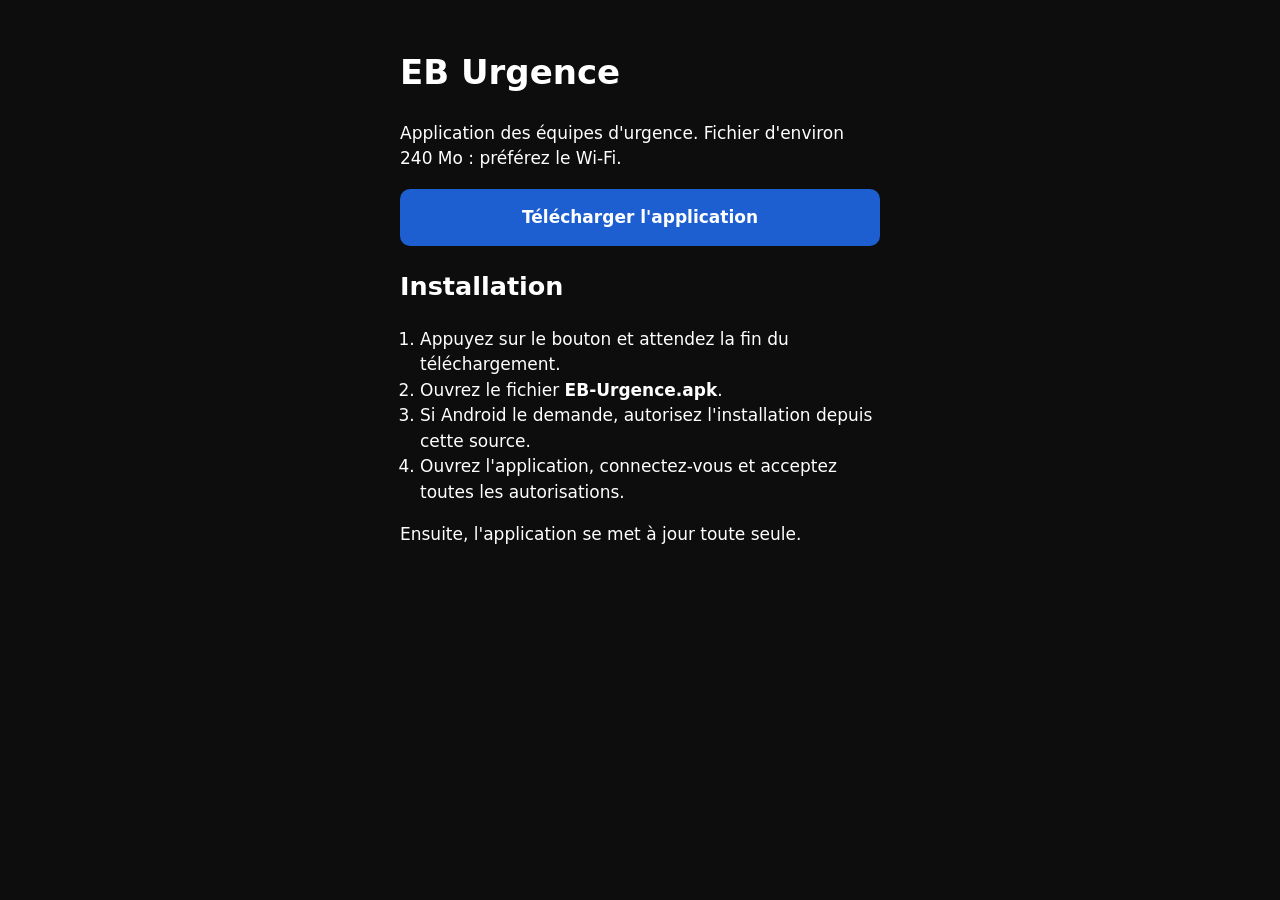
==== index.html @ d2712a12 "chore: page d'installation et redirections de téléchargement Co-Authored-By: Claude Opus 5.5 <norepl" ====
<!doctype html>
<html lang="fr">
<head>
  <meta charset="utf-8">
  <meta name="viewport" content="width=device-width, initial-scale=1">
  <title>EB Urgence : installation</title>
  <style>
    body { margin: 0; padding: 24px; background: #0d0d0d; color: #fff; font: 17px/1.5 system-ui, sans-serif; }
    main { max-width: 480px; margin: 0 auto; }
    a.btn { display: block; padding: 16px; border-radius: 10px; background: #1d5fd1; color: #fff; text-align: center; text-decoration: none; font-weight: 600; }
    ol { padding-left: 20px; }
  </style>
</head>
<body>
  <main>
    <h1>EB Urgence</h1>
    <p>Application des équipes d'urgence. Fichier d'environ 240 Mo : préférez le Wi-Fi.</p>
    <a class="btn" href="download/">Télécharger l'application</a>
    <h2>Installation</h2>
    <ol>
      <li>Appuyez sur le bouton et attendez la fin du téléchargement.</li>
      <li>Ouvrez le fichier <strong>EB-Urgence.apk</strong>.</li>
      <li>Si Android le demande, autorisez l'installation depuis cette source.</li>
      <li>Ouvrez l'application, connectez-vous et acceptez toutes les autorisations.</li>
    </ol>
    <p>Ensuite, l'application se met à jour toute seule.</p>
  </main>
</body>
</html>
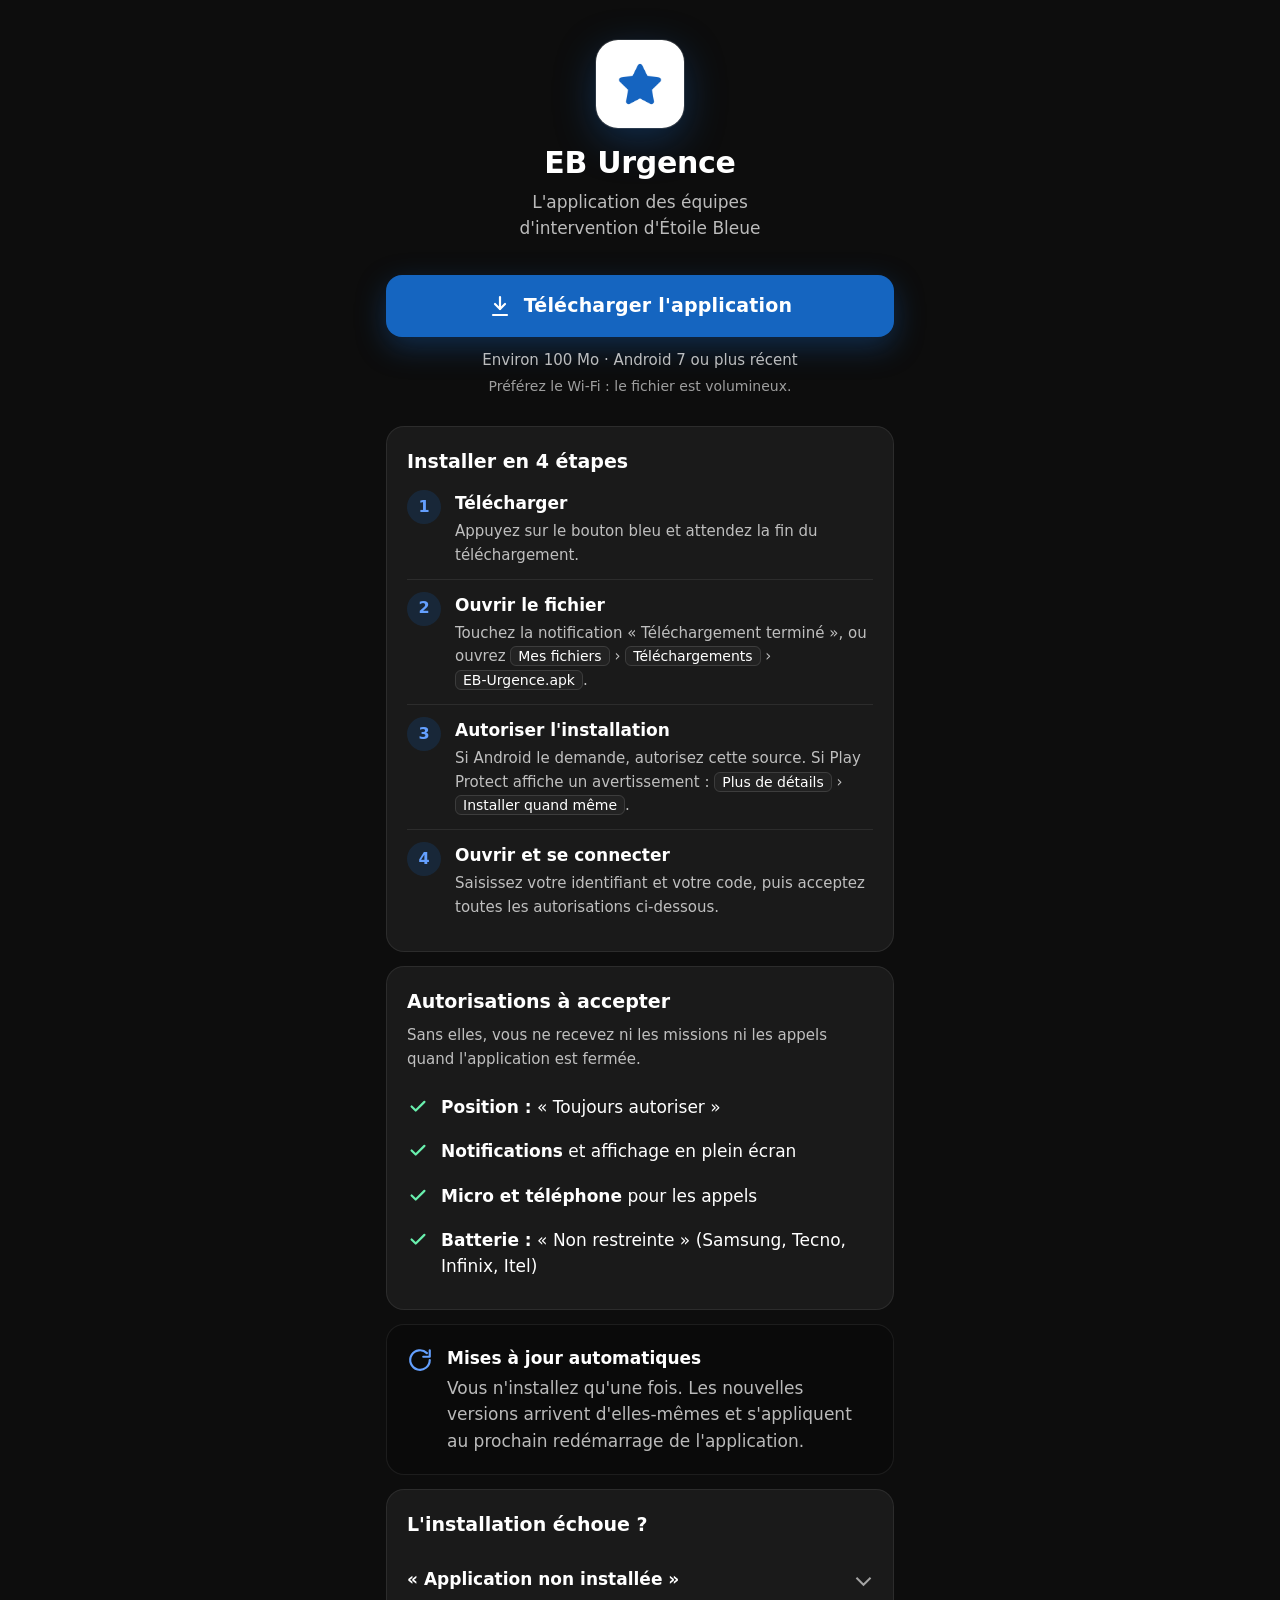
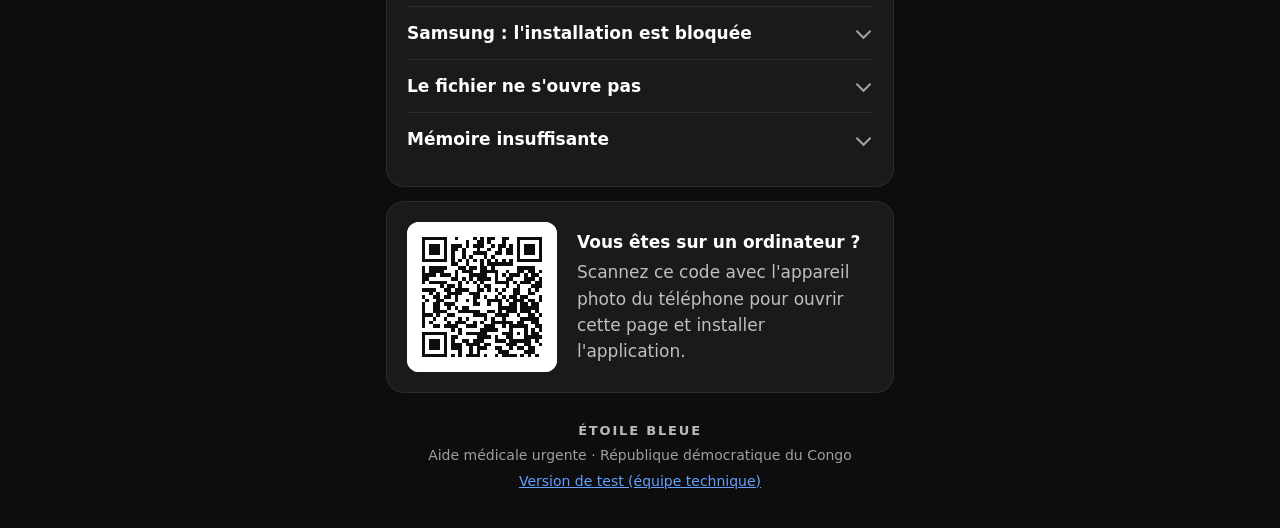
==== commit 9ae425d4: "feat: page d'installation aux couleurs de l'app, lien permanent GitHub - Bouton unique vers la derni" ====
--- a/index.html
+++ b/index.html
@@ -2,28 +2,147 @@
 <html lang="fr">
 <head>
   <meta charset="utf-8">
-  <meta name="viewport" content="width=device-width, initial-scale=1">
-  <title>EB Urgence : installation</title>
-  <style>
-    body { margin: 0; padding: 24px; background: #0d0d0d; color: #fff; font: 17px/1.5 system-ui, sans-serif; }
-    main { max-width: 480px; margin: 0 auto; }
-    a.btn { display: block; padding: 16px; border-radius: 10px; background: #1d5fd1; color: #fff; text-align: center; text-decoration: none; font-weight: 600; }
-    ol { padding-left: 20px; }
-  </style>
+  <meta name="viewport" content="width=device-width, initial-scale=1, viewport-fit=cover">
+  <title>EB Urgence · Installation</title>
+  <meta name="description" content="Téléchargez et installez EB Urgence, l'application des équipes d'intervention d'Étoile Bleue.">
+  <meta name="theme-color" content="#0D0D0D">
+  <meta property="og:type" content="website">
+  <meta property="og:title" content="EB Urgence · Installation">
+  <meta property="og:description" content="L'application des équipes d'intervention d'Étoile Bleue. Téléchargement et installation en quatre étapes.">
+  <meta property="og:image" content="https://rajjys.github.io/eb-urgence-releases/icon.png">
+  <meta property="og:url" content="https://rajjys.github.io/eb-urgence-releases/">
+  <link rel="icon" href="icon.png">
+  <link rel="apple-touch-icon" href="icon.png">
+  <link rel="stylesheet" href="style.css">
 </head>
 <body>
-  <main>
-    <h1>EB Urgence</h1>
-    <p>Application des équipes d'urgence. Fichier d'environ 240 Mo : préférez le Wi-Fi.</p>
-    <a class="btn" href="download/">Télécharger l'application</a>
-    <h2>Installation</h2>
-    <ol>
-      <li>Appuyez sur le bouton et attendez la fin du téléchargement.</li>
-      <li>Ouvrez le fichier <strong>EB-Urgence.apk</strong>.</li>
-      <li>Si Android le demande, autorisez l'installation depuis cette source.</li>
-      <li>Ouvrez l'application, connectez-vous et acceptez toutes les autorisations.</li>
-    </ol>
-    <p>Ensuite, l'application se met à jour toute seule.</p>
+  <main class="page">
+    <header class="hero">
+      <img class="app-icon" src="icon.png" width="88" height="88" alt="">
+      <h1>EB Urgence</h1>
+      <p class="lead">L'application des équipes d'intervention d'Étoile Bleue</p>
+    </header>
+
+    <section class="cta" aria-label="Téléchargement">
+      <a id="download" class="btn" href="https://github.com/rajjys/eb-urgence-releases/releases/latest/download/EB-Urgence.apk">
+        <svg viewBox="0 0 24 24" fill="none" stroke="currentColor" stroke-width="2.2" stroke-linecap="round" stroke-linejoin="round" aria-hidden="true"><path d="M12 3v12"/><path d="m7 10 5 5 5-5"/><path d="M5 21h14"/></svg>
+        <span id="download-label">Télécharger l'application</span>
+      </a>
+      <p id="release-info" class="meta">Environ 100&nbsp;Mo · Android&nbsp;7 ou plus récent</p>
+      <p class="hint">Préférez le Wi-Fi&nbsp;: le fichier est volumineux.</p>
+      <button id="share" class="link-btn" type="button" hidden>
+        <svg viewBox="0 0 24 24" fill="none" stroke="currentColor" stroke-width="2" stroke-linecap="round" stroke-linejoin="round" aria-hidden="true"><circle cx="18" cy="5" r="3"/><circle cx="6" cy="12" r="3"/><circle cx="18" cy="19" r="3"/><path d="m8.6 13.5 6.8 4"/><path d="m15.4 6.5-6.8 4"/></svg>
+        Partager le lien
+      </button>
+    </section>
+
+    <section class="card">
+      <h2>Installer en 4 étapes</h2>
+      <ol class="steps">
+        <li><span class="num">1</span><div><strong>Télécharger</strong><p>Appuyez sur le bouton bleu et attendez la fin du téléchargement.</p></div></li>
+        <li><span class="num">2</span><div><strong>Ouvrir le fichier</strong><p>Touchez la notification «&nbsp;Téléchargement terminé&nbsp;», ou ouvrez <kbd>Mes fichiers</kbd> › <kbd>Téléchargements</kbd> › <kbd>EB-Urgence.apk</kbd>.</p></div></li>
+        <li><span class="num">3</span><div><strong>Autoriser l'installation</strong><p>Si Android le demande, autorisez cette source. Si Play Protect affiche un avertissement&nbsp;: <kbd>Plus de détails</kbd> › <kbd>Installer quand même</kbd>.</p></div></li>
+        <li><span class="num">4</span><div><strong>Ouvrir et se connecter</strong><p>Saisissez votre identifiant et votre code, puis acceptez toutes les autorisations ci-dessous.</p></div></li>
+      </ol>
+    </section>
+
+    <section class="card">
+      <h2>Autorisations à accepter</h2>
+      <p class="sub">Sans elles, vous ne recevez ni les missions ni les appels quand l'application est fermée.</p>
+      <ul class="checks">
+        <li><svg viewBox="0 0 24 24" fill="none" stroke="currentColor" stroke-width="2.4" stroke-linecap="round" stroke-linejoin="round" aria-hidden="true"><path d="m5 12.5 4.5 4.5L19 7.5"/></svg><span><strong>Position&nbsp;:</strong> «&nbsp;Toujours autoriser&nbsp;»</span></li>
+        <li><svg viewBox="0 0 24 24" fill="none" stroke="currentColor" stroke-width="2.4" stroke-linecap="round" stroke-linejoin="round" aria-hidden="true"><path d="m5 12.5 4.5 4.5L19 7.5"/></svg><span><strong>Notifications</strong> et affichage en plein écran</span></li>
+        <li><svg viewBox="0 0 24 24" fill="none" stroke="currentColor" stroke-width="2.4" stroke-linecap="round" stroke-linejoin="round" aria-hidden="true"><path d="m5 12.5 4.5 4.5L19 7.5"/></svg><span><strong>Micro et téléphone</strong> pour les appels</span></li>
+        <li><svg viewBox="0 0 24 24" fill="none" stroke="currentColor" stroke-width="2.4" stroke-linecap="round" stroke-linejoin="round" aria-hidden="true"><path d="m5 12.5 4.5 4.5L19 7.5"/></svg><span><strong>Batterie&nbsp;:</strong> «&nbsp;Non restreinte&nbsp;» (Samsung, Tecno, Infinix, Itel)</span></li>
+      </ul>
+    </section>
+
+    <section class="card note">
+      <svg viewBox="0 0 24 24" fill="none" stroke="currentColor" stroke-width="2" stroke-linecap="round" stroke-linejoin="round" aria-hidden="true"><path d="M21 12a9 9 0 1 1-2.64-6.36"/><path d="M21 3v6h-6"/></svg>
+      <div>
+        <strong>Mises à jour automatiques</strong>
+        <p>Vous n'installez qu'une fois. Les nouvelles versions arrivent d'elles-mêmes et s'appliquent au prochain redémarrage de l'application.</p>
+      </div>
+    </section>
+
+    <section class="card">
+      <h2>L'installation échoue&nbsp;?</h2>
+      <details>
+        <summary>«&nbsp;Application non installée&nbsp;»</summary>
+        <p>Une ancienne version d'EB Urgence est déjà sur le téléphone. Désinstallez-la, puis recommencez.</p>
+      </details>
+      <details>
+        <summary>Samsung&nbsp;: l'installation est bloquée</summary>
+        <p>Désactivez le temps de l'installation le <strong>Blocage automatique</strong>&nbsp;: <kbd>Paramètres</kbd> › <kbd>Sécurité et confidentialité</kbd> › <kbd>Blocage automatique</kbd>. N'installez pas l'application dans le Dossier sécurisé.</p>
+      </details>
+      <details>
+        <summary>Le fichier ne s'ouvre pas</summary>
+        <p>Le téléchargement s'est sans doute interrompu. Supprimez le fichier et recommencez, de préférence en Wi-Fi.</p>
+      </details>
+      <details>
+        <summary>Mémoire insuffisante</summary>
+        <p>Libérez au moins 500 Mo sur le téléphone, puis recommencez.</p>
+      </details>
+    </section>
+
+    <aside class="card qr" aria-label="Installer depuis un ordinateur">
+      <img src="qr.svg" width="150" height="150" alt="Code QR menant à cette page">
+      <div>
+        <strong>Vous êtes sur un ordinateur&nbsp;?</strong>
+        <p>Scannez ce code avec l'appareil photo du téléphone pour ouvrir cette page et installer l'application.</p>
+      </div>
+    </aside>
+
+    <footer class="foot">
+      <p class="brand">ÉTOILE BLEUE</p>
+      <p>Aide médicale urgente · République démocratique du Congo</p>
+      <p><a href="test/">Version de test (équipe technique)</a></p>
+    </footer>
   </main>
+
+  <script>
+    (function () {
+      var REPO = 'rajjys/eb-urgence-releases';
+      var FICHIER = 'EB-Urgence.apk';
+      var bouton = document.getElementById('download');
+      var libelle = document.getElementById('download-label');
+      var info = document.getElementById('release-info');
+
+      // Version, taille et date de la dernière publication. En cas d'échec, le texte par défaut reste.
+      fetch('https://api.github.com/repos/' + REPO + '/releases/latest', { headers: { Accept: 'application/vnd.github+json' } })
+        .then(function (reponse) {
+          if (reponse.status === 404) throw 'aucune';
+          if (!reponse.ok) throw 'ignorer';
+          return reponse.json();
+        })
+        .then(function (publication) {
+          var apk = (publication.assets || []).filter(function (a) { return a.name === FICHIER; })[0];
+          if (!apk) return;
+          var date = new Date(publication.published_at).toLocaleDateString('fr-FR', { day: 'numeric', month: 'long', year: 'numeric' });
+          var nom = (publication.name || '').replace(/^EB Urgence\s*/, '') || 'Dernière version';
+          info.textContent = 'Version ' + nom + ' · ' + Math.round(apk.size / 1048576) + ' Mo · publiée le ' + date;
+        })
+        .catch(function (raison) {
+          if (raison !== 'aucune') return;
+          bouton.classList.add('is-disabled');
+          bouton.removeAttribute('href');
+          bouton.setAttribute('aria-disabled', 'true');
+          libelle.textContent = 'Bientôt disponible';
+          info.textContent = "Aucune version n'est encore publiée.";
+        });
+
+      var partager = document.getElementById('share');
+      if (navigator.share) {
+        partager.hidden = false;
+        partager.addEventListener('click', function () {
+          navigator.share({
+            title: 'EB Urgence',
+            text: "Installer l'application EB Urgence :",
+            url: location.href.split('#')[0]
+          }).catch(function () {});
+        });
+      }
+    })();
+  </script>
 </body>
-</html>+</html>
--- a/style.css
+++ b/style.css
@@ -0,0 +1,155 @@
+/* Jetons repris de l'app (src/theme/colors.ts) : thème sombre, bleu de l'étoile = action. */
+:root {
+  --bg: #0d0d0d;
+  --sunken: #0a0a0a;
+  --surface: #1a1a1a;
+  --raised: #222222;
+  --text: #ffffff;
+  --text-2: rgba(255, 255, 255, 0.72);
+  --muted: rgba(255, 255, 255, 0.6);
+  --hairline: rgba(255, 255, 255, 0.08);
+  --border: rgba(255, 255, 255, 0.12);
+  --brand: #1565c0;
+  --brand-press: #0d47a1;
+  --link: #64a0ff;
+  --ok: #69f0ae;
+  --warn: #fb8c00;
+  --radius: 18px;
+  color-scheme: dark;
+}
+
+* { box-sizing: border-box; }
+
+html { -webkit-text-size-adjust: 100%; }
+
+body {
+  margin: 0;
+  background: var(--bg);
+  color: var(--text);
+  font: 17px/1.55 system-ui, -apple-system, Roboto, "Segoe UI", "Noto Sans", sans-serif;
+}
+
+.page {
+  max-width: 540px;
+  margin: 0 auto;
+  padding: max(28px, env(safe-area-inset-top)) 16px max(32px, env(safe-area-inset-bottom));
+}
+
+a { color: var(--link); }
+
+.sr-only {
+  position: absolute; width: 1px; height: 1px; overflow: hidden;
+  clip: rect(0 0 0 0); white-space: nowrap;
+}
+
+/* En-tête */
+.hero { text-align: center; padding: 12px 0 8px; }
+.app-icon {
+  width: 88px; height: 88px; border-radius: 22px; display: block; margin: 0 auto 18px;
+  box-shadow: 0 0 0 1px var(--border), 0 12px 40px rgba(21, 101, 192, 0.35);
+}
+.hero h1 { margin: 0; font-size: 30px; line-height: 1.15; letter-spacing: -0.01em; }
+.lead { margin: 8px auto 0; color: var(--text-2); max-width: 30ch; }
+.badge {
+  display: inline-block; margin-bottom: 10px; padding: 4px 12px; border-radius: 999px;
+  border: 1px solid rgba(251, 140, 0, 0.45); color: var(--warn); font-size: 13px; font-weight: 700;
+  letter-spacing: 0.06em; text-transform: uppercase;
+}
+
+/* Action principale */
+.cta { margin: 26px 0 28px; text-align: center; }
+.btn {
+  display: flex; align-items: center; justify-content: center; gap: 12px;
+  min-height: 60px; padding: 16px 20px; border-radius: 16px;
+  background: var(--brand); color: #fff; text-decoration: none;
+  font-size: 19px; font-weight: 700; letter-spacing: 0.01em;
+  box-shadow: 0 10px 30px rgba(21, 101, 192, 0.35);
+  transition: background 0.15s ease, transform 0.15s ease;
+}
+.btn:hover { background: #1976d2; }
+.btn:active { background: var(--brand-press); transform: scale(0.99); }
+.btn svg { width: 24px; height: 24px; flex: none; }
+.btn.is-disabled {
+  background: var(--raised); color: var(--muted); box-shadow: none; pointer-events: none;
+}
+.meta { margin: 12px 0 0; color: var(--text-2); font-size: 15px; }
+.hint { margin: 4px 0 0; color: var(--muted); font-size: 14px; }
+.link-btn {
+  margin-top: 14px; min-height: 44px; padding: 8px 14px; border: 1px solid var(--border);
+  border-radius: 999px; background: transparent; color: var(--link); font: inherit; font-size: 15px;
+  font-weight: 600; display: inline-flex; align-items: center; gap: 8px; cursor: pointer;
+}
+.link-btn[hidden] { display: none; }
+.link-btn svg { width: 18px; height: 18px; }
+
+/* Cartes */
+.card {
+  background: var(--surface); border: 1px solid var(--hairline); border-radius: var(--radius);
+  padding: 20px; margin-top: 14px;
+}
+.card h2 { margin: 0 0 14px; font-size: 19px; }
+.card p { margin: 4px 0 0; color: var(--text-2); }
+.sub { margin: -6px 0 14px !important; font-size: 15px; }
+
+/* Étapes */
+.steps { list-style: none; margin: 0; padding: 0; counter-reset: etape; }
+.steps li { display: flex; gap: 14px; padding: 12px 0; border-top: 1px solid var(--hairline); }
+.steps li:first-child { border-top: 0; padding-top: 0; }
+.num {
+  flex: none; width: 34px; height: 34px; border-radius: 50%; display: grid; place-items: center;
+  background: rgba(21, 101, 192, 0.18); color: var(--link); font-weight: 800; font-size: 16px;
+}
+.steps strong { display: block; font-size: 17px; }
+.steps p { font-size: 15px; }
+kbd {
+  font: inherit; font-size: 14px; padding: 1px 7px; border-radius: 6px;
+  background: var(--raised); border: 1px solid var(--border); color: var(--text); white-space: nowrap;
+}
+
+/* Autorisations */
+.checks { list-style: none; margin: 0; padding: 0; }
+.checks li { display: flex; gap: 12px; padding: 9px 0; align-items: flex-start; }
+.checks svg { width: 22px; height: 22px; flex: none; margin-top: 1px; color: var(--ok); }
+
+/* Encadré mises à jour */
+.note { display: flex; gap: 14px; align-items: flex-start; background: var(--sunken); }
+.note svg { width: 26px; height: 26px; flex: none; color: var(--link); margin-top: 2px; }
+.note strong { font-size: 17px; }
+
+/* Dépannage */
+details { border-top: 1px solid var(--hairline); }
+details:first-of-type { border-top: 0; }
+summary {
+  list-style: none; cursor: pointer; padding: 13px 28px 13px 0; position: relative;
+  font-weight: 600; min-height: 48px;
+}
+summary::-webkit-details-marker { display: none; }
+summary::after {
+  content: ""; position: absolute; right: 4px; top: 50%; width: 9px; height: 9px; margin-top: -7px;
+  border-right: 2px solid var(--muted); border-bottom: 2px solid var(--muted); transform: rotate(45deg);
+  transition: transform 0.15s ease;
+}
+details[open] summary::after { transform: rotate(-135deg); margin-top: -2px; }
+details p { margin: 0 0 14px !important; font-size: 15px; }
+
+/* QR (ordinateur seulement) */
+.qr { display: none; gap: 20px; align-items: center; }
+.qr img { width: 150px; height: 150px; border-radius: 12px; background: #fff; flex: none; }
+@media (min-width: 760px) and (hover: hover) {
+  .qr { display: flex; }
+}
+
+.foot { margin-top: 28px; text-align: center; color: var(--muted); font-size: 14px; }
+.foot p { margin: 4px 0; }
+.foot .brand { letter-spacing: 0.14em; font-weight: 700; color: var(--text-2); font-size: 13px; }
+
+a:focus-visible, button:focus-visible, summary:focus-visible {
+  outline: 3px solid var(--link); outline-offset: 3px; border-radius: 10px;
+}
+
+@media (prefers-reduced-motion: reduce) {
+  * { transition: none !important; }
+}
+
+/* Pas de mot orphelin sur les lignes courtes. */
+.lead, .meta, .hint, .foot p { text-wrap: balance; }
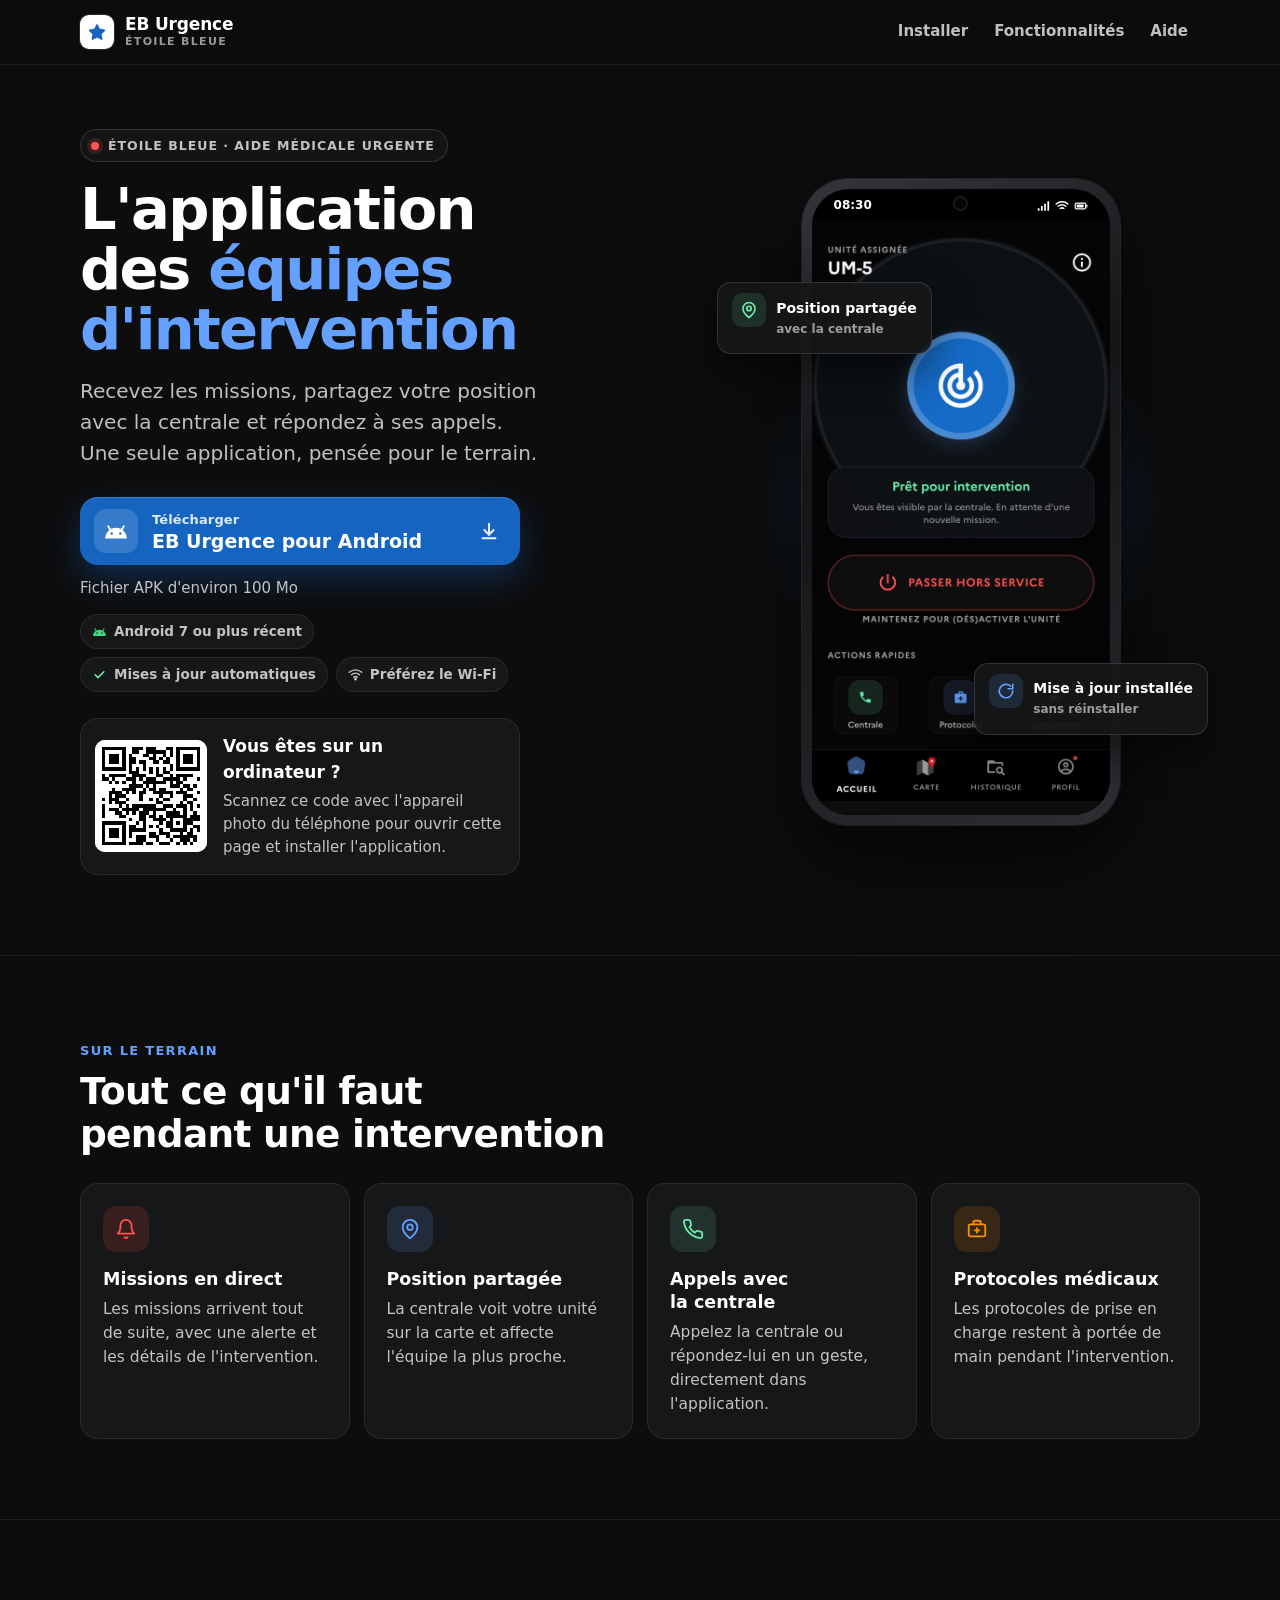
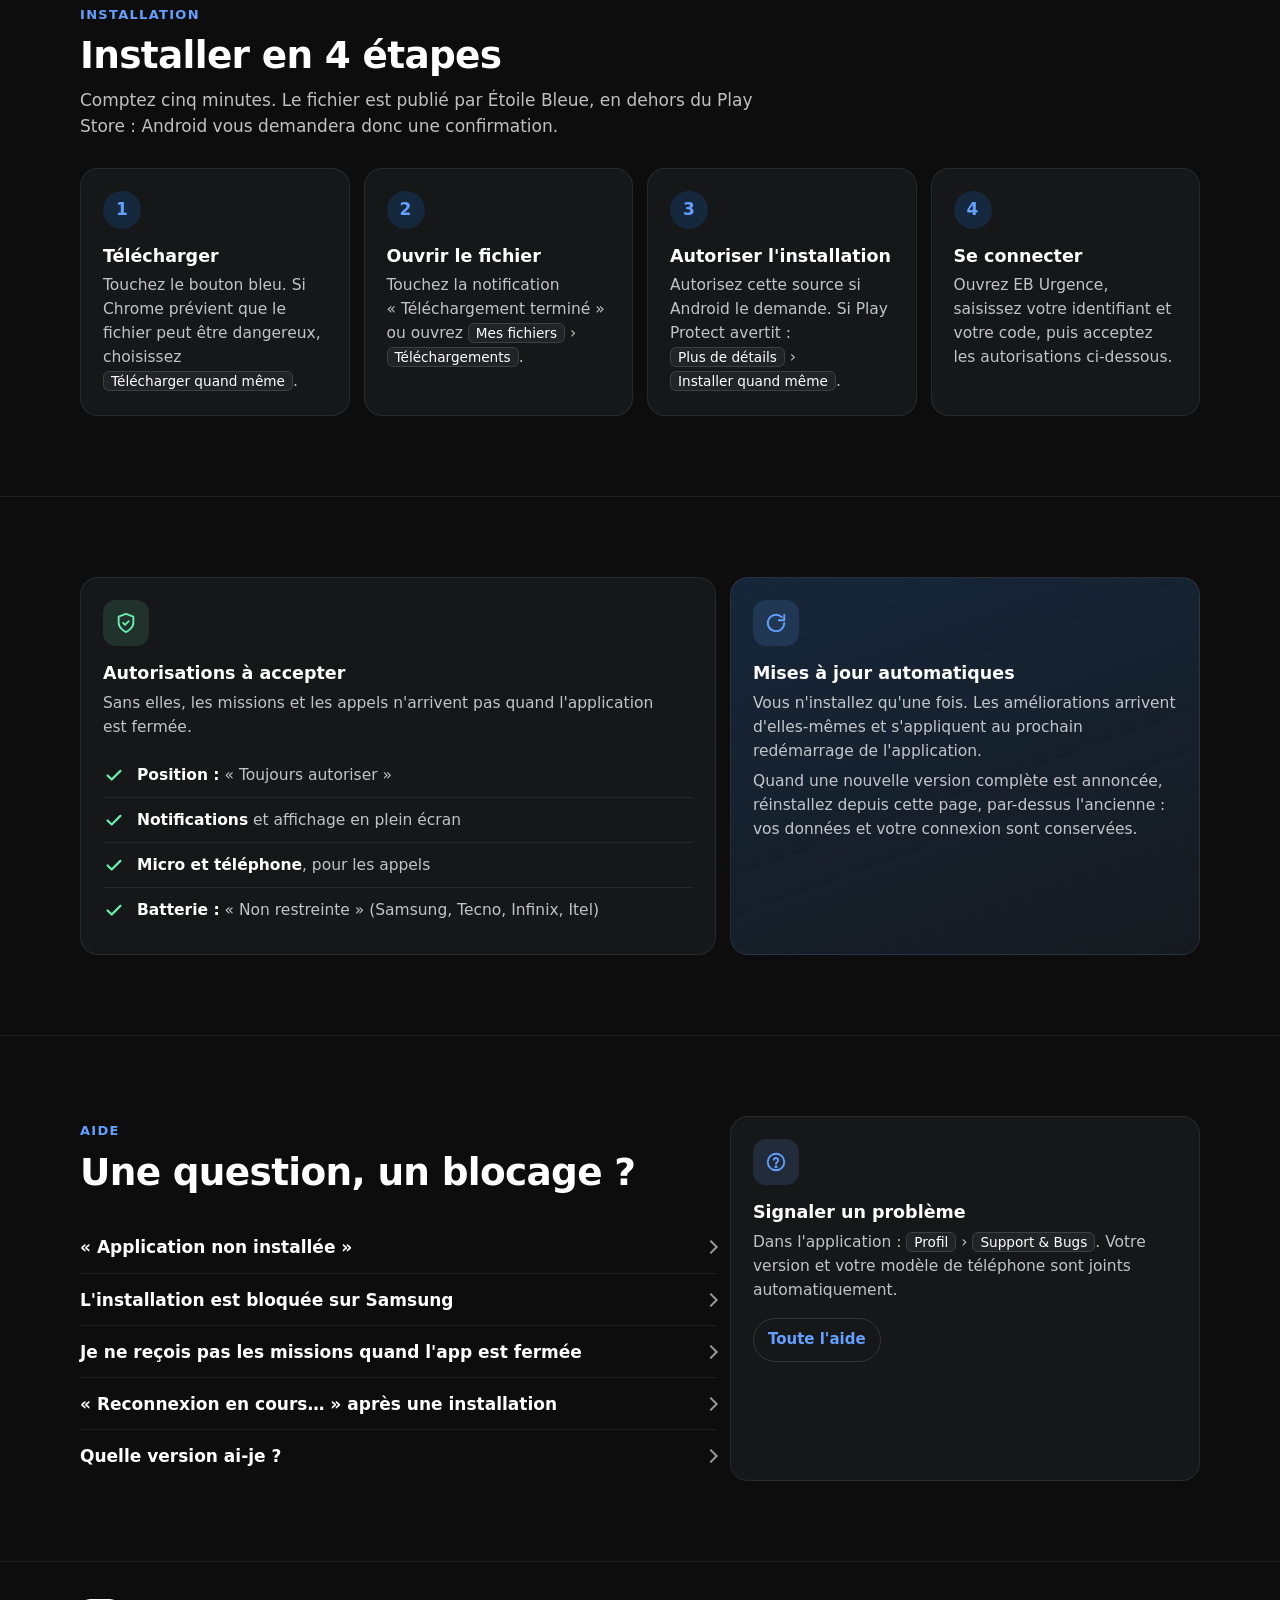
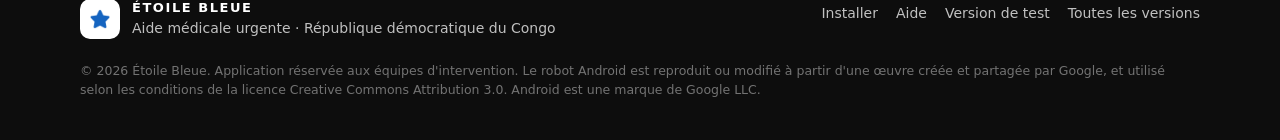
==== commit 3ba9436c: "feat: site apps.urgences-rdc.com (accueil, aide, test, 404) Page d'accueil responsive (téléphone et " ====
--- a/index.html
+++ b/index.html
@@ -3,131 +3,243 @@
 <head>
   <meta charset="utf-8">
   <meta name="viewport" content="width=device-width, initial-scale=1, viewport-fit=cover">
-  <title>EB Urgence · Installation</title>
-  <meta name="description" content="Téléchargez et installez EB Urgence, l'application des équipes d'intervention d'Étoile Bleue.">
+  <title>EB Urgence · Télécharger l'application Android</title>
+  <meta name="description" content="Téléchargez EB Urgence, l'application des équipes d'intervention d'Étoile Bleue : missions en direct, position partagée avec la centrale, appels et protocoles médicaux.">
+  <link rel="canonical" href="https://apps.urgences-rdc.com/">
   <meta name="theme-color" content="#0D0D0D">
   <meta property="og:type" content="website">
-  <meta property="og:title" content="EB Urgence · Installation">
-  <meta property="og:description" content="L'application des équipes d'intervention d'Étoile Bleue. Téléchargement et installation en quatre étapes.">
-  <meta property="og:image" content="https://rajjys.github.io/eb-urgence-releases/icon.png">
-  <meta property="og:url" content="https://rajjys.github.io/eb-urgence-releases/">
-  <link rel="icon" href="icon.png">
-  <link rel="apple-touch-icon" href="icon.png">
-  <link rel="stylesheet" href="style.css">
+  <meta property="og:site_name" content="EB Urgence">
+  <meta property="og:title" content="EB Urgence · L'application des équipes d'intervention">
+  <meta property="og:description" content="Missions en direct, position partagée avec la centrale, appels et protocoles médicaux. Installation en quatre étapes.">
+  <meta property="og:image" content="https://apps.urgences-rdc.com/assets/og.jpg">
+  <meta property="og:image:width" content="1200">
+  <meta property="og:image:height" content="630">
+  <meta property="og:url" content="https://apps.urgences-rdc.com/">
+  <meta property="og:locale" content="fr_FR">
+  <meta name="twitter:card" content="summary_large_image">
+  <link rel="icon" type="image/png" href="/assets/favicon-64.png">
+  <link rel="apple-touch-icon" href="/assets/apple-touch-icon.png">
+  <link rel="stylesheet" href="/style.css">
 </head>
 <body>
-  <main class="page">
-    <header class="hero">
-      <img class="app-icon" src="icon.png" width="88" height="88" alt="">
-      <h1>EB Urgence</h1>
-      <p class="lead">L'application des équipes d'intervention d'Étoile Bleue</p>
-    </header>
-
-    <section class="cta" aria-label="Téléchargement">
-      <a id="download" class="btn" href="https://github.com/rajjys/eb-urgence-releases/releases/latest/download/EB-Urgence.apk">
-        <svg viewBox="0 0 24 24" fill="none" stroke="currentColor" stroke-width="2.2" stroke-linecap="round" stroke-linejoin="round" aria-hidden="true"><path d="M12 3v12"/><path d="m7 10 5 5 5-5"/><path d="M5 21h14"/></svg>
-        <span id="download-label">Télécharger l'application</span>
+  <a class="skip" href="#contenu">Aller au contenu</a>
+
+  <header class="site-header">
+    <div class="wrap">
+      <a class="brand" href="/" aria-label="EB Urgence, accueil">
+        <img src="/assets/icon-192.png" width="34" height="34" alt="">
+        <span><strong>EB Urgence</strong><small>Étoile Bleue</small></span>
       </a>
-      <p id="release-info" class="meta">Environ 100&nbsp;Mo · Android&nbsp;7 ou plus récent</p>
-      <p class="hint">Préférez le Wi-Fi&nbsp;: le fichier est volumineux.</p>
-      <button id="share" class="link-btn" type="button" hidden>
-        <svg viewBox="0 0 24 24" fill="none" stroke="currentColor" stroke-width="2" stroke-linecap="round" stroke-linejoin="round" aria-hidden="true"><circle cx="18" cy="5" r="3"/><circle cx="6" cy="12" r="3"/><circle cx="18" cy="19" r="3"/><path d="m8.6 13.5 6.8 4"/><path d="m15.4 6.5-6.8 4"/></svg>
-        Partager le lien
-      </button>
-    </section>
-
-    <section class="card">
-      <h2>Installer en 4 étapes</h2>
-      <ol class="steps">
-        <li><span class="num">1</span><div><strong>Télécharger</strong><p>Appuyez sur le bouton bleu et attendez la fin du téléchargement.</p></div></li>
-        <li><span class="num">2</span><div><strong>Ouvrir le fichier</strong><p>Touchez la notification «&nbsp;Téléchargement terminé&nbsp;», ou ouvrez <kbd>Mes fichiers</kbd> › <kbd>Téléchargements</kbd> › <kbd>EB-Urgence.apk</kbd>.</p></div></li>
-        <li><span class="num">3</span><div><strong>Autoriser l'installation</strong><p>Si Android le demande, autorisez cette source. Si Play Protect affiche un avertissement&nbsp;: <kbd>Plus de détails</kbd> › <kbd>Installer quand même</kbd>.</p></div></li>
-        <li><span class="num">4</span><div><strong>Ouvrir et se connecter</strong><p>Saisissez votre identifiant et votre code, puis acceptez toutes les autorisations ci-dessous.</p></div></li>
-      </ol>
-    </section>
-
-    <section class="card">
-      <h2>Autorisations à accepter</h2>
-      <p class="sub">Sans elles, vous ne recevez ni les missions ni les appels quand l'application est fermée.</p>
-      <ul class="checks">
-        <li><svg viewBox="0 0 24 24" fill="none" stroke="currentColor" stroke-width="2.4" stroke-linecap="round" stroke-linejoin="round" aria-hidden="true"><path d="m5 12.5 4.5 4.5L19 7.5"/></svg><span><strong>Position&nbsp;:</strong> «&nbsp;Toujours autoriser&nbsp;»</span></li>
-        <li><svg viewBox="0 0 24 24" fill="none" stroke="currentColor" stroke-width="2.4" stroke-linecap="round" stroke-linejoin="round" aria-hidden="true"><path d="m5 12.5 4.5 4.5L19 7.5"/></svg><span><strong>Notifications</strong> et affichage en plein écran</span></li>
-        <li><svg viewBox="0 0 24 24" fill="none" stroke="currentColor" stroke-width="2.4" stroke-linecap="round" stroke-linejoin="round" aria-hidden="true"><path d="m5 12.5 4.5 4.5L19 7.5"/></svg><span><strong>Micro et téléphone</strong> pour les appels</span></li>
-        <li><svg viewBox="0 0 24 24" fill="none" stroke="currentColor" stroke-width="2.4" stroke-linecap="round" stroke-linejoin="round" aria-hidden="true"><path d="m5 12.5 4.5 4.5L19 7.5"/></svg><span><strong>Batterie&nbsp;:</strong> «&nbsp;Non restreinte&nbsp;» (Samsung, Tecno, Infinix, Itel)</span></li>
-      </ul>
-    </section>
-
-    <section class="card note">
-      <svg viewBox="0 0 24 24" fill="none" stroke="currentColor" stroke-width="2" stroke-linecap="round" stroke-linejoin="round" aria-hidden="true"><path d="M21 12a9 9 0 1 1-2.64-6.36"/><path d="M21 3v6h-6"/></svg>
-      <div>
-        <strong>Mises à jour automatiques</strong>
-        <p>Vous n'installez qu'une fois. Les nouvelles versions arrivent d'elles-mêmes et s'appliquent au prochain redémarrage de l'application.</p>
-      </div>
-    </section>
-
-    <section class="card">
-      <h2>L'installation échoue&nbsp;?</h2>
-      <details>
-        <summary>«&nbsp;Application non installée&nbsp;»</summary>
-        <p>Une ancienne version d'EB Urgence est déjà sur le téléphone. Désinstallez-la, puis recommencez.</p>
-      </details>
-      <details>
-        <summary>Samsung&nbsp;: l'installation est bloquée</summary>
-        <p>Désactivez le temps de l'installation le <strong>Blocage automatique</strong>&nbsp;: <kbd>Paramètres</kbd> › <kbd>Sécurité et confidentialité</kbd> › <kbd>Blocage automatique</kbd>. N'installez pas l'application dans le Dossier sécurisé.</p>
-      </details>
-      <details>
-        <summary>Le fichier ne s'ouvre pas</summary>
-        <p>Le téléchargement s'est sans doute interrompu. Supprimez le fichier et recommencez, de préférence en Wi-Fi.</p>
-      </details>
-      <details>
-        <summary>Mémoire insuffisante</summary>
-        <p>Libérez au moins 500 Mo sur le téléphone, puis recommencez.</p>
-      </details>
-    </section>
-
-    <aside class="card qr" aria-label="Installer depuis un ordinateur">
-      <img src="qr.svg" width="150" height="150" alt="Code QR menant à cette page">
-      <div>
-        <strong>Vous êtes sur un ordinateur&nbsp;?</strong>
-        <p>Scannez ce code avec l'appareil photo du téléphone pour ouvrir cette page et installer l'application.</p>
-      </div>
-    </aside>
-
-    <footer class="foot">
-      <p class="brand">ÉTOILE BLEUE</p>
-      <p>Aide médicale urgente · République démocratique du Congo</p>
-      <p><a href="test/">Version de test (équipe technique)</a></p>
-    </footer>
+      <nav class="nav" aria-label="Navigation principale">
+        <a class="wide" href="#installer">Installer</a>
+        <a class="wide" href="#fonctionnalites">Fonctionnalités</a>
+        <a href="/aide/">Aide</a>
+      </nav>
+    </div>
+  </header>
+
+  <main id="contenu">
+    <section class="hero">
+      <div class="wrap hero-grid">
+        <div>
+          <span class="eyebrow"><span class="dot"></span>Étoile Bleue · Aide médicale urgente</span>
+          <h1>L'application des <span class="accent">équipes d'intervention</span></h1>
+          <p class="lead">Recevez les missions, partagez votre position avec la centrale et répondez à ses appels. Une seule application, pensée pour le terrain.</p>
+
+          <div class="cta">
+            <a id="download" class="btn-dl" href="https://github.com/rajjys/eb-urgence-releases/releases/latest/download/EB-Urgence.apk">
+              <svg class="robot" viewBox="0 0 24 24" aria-hidden="true"><path fill="currentColor" fill-rule="evenodd" d="M2 19a10 10 0 0 1 20 0ZM8 13.2a1.2 1.2 0 1 0 0 2.4a1.2 1.2 0 0 0 0-2.4Zm8 0a1.2 1.2 0 1 0 0 2.4a1.2 1.2 0 0 0 0-2.4Z"/><path fill="none" stroke="currentColor" stroke-width="1.7" stroke-linecap="round" d="M6.6 10.7 4.7 7.6M17.4 10.7l1.9-3.1"/></svg>
+              <span class="txt"><span class="l1" id="download-l1">Télécharger</span><span class="l2" id="download-l2">EB Urgence pour Android</span></span>
+              <svg class="arrow" viewBox="0 0 24 24" fill="none" stroke="currentColor" stroke-width="2.2" stroke-linecap="round" stroke-linejoin="round" aria-hidden="true"><path d="M12 4v12"/><path d="m7 11 5 5 5-5"/><path d="M5 20h14"/></svg>
+            </a>
+            <p id="release" class="release">Fichier APK d'environ 100&nbsp;Mo</p>
+            <div class="chips">
+              <span class="chip android"><svg viewBox="0 0 24 24" aria-hidden="true"><path fill="currentColor" fill-rule="evenodd" d="M2 19a10 10 0 0 1 20 0ZM8 13.2a1.2 1.2 0 1 0 0 2.4a1.2 1.2 0 0 0 0-2.4Zm8 0a1.2 1.2 0 1 0 0 2.4a1.2 1.2 0 0 0 0-2.4Z"/><path fill="none" stroke="currentColor" stroke-width="1.7" stroke-linecap="round" d="M6.6 10.7 4.7 7.6M17.4 10.7l1.9-3.1"/></svg>Android&nbsp;7 ou plus récent</span>
+              <span class="chip ok"><svg viewBox="0 0 24 24" fill="none" stroke="currentColor" stroke-width="2.4" stroke-linecap="round" stroke-linejoin="round" aria-hidden="true"><path d="m5 12.5 4.5 4.5L19 7.5"/></svg>Mises à jour automatiques</span>
+              <span class="chip"><svg viewBox="0 0 24 24" fill="none" stroke="currentColor" stroke-width="2.2" stroke-linecap="round" aria-hidden="true"><path d="M2 8.5a15 15 0 0 1 20 0"/><path d="M5.5 12.5a10 10 0 0 1 13 0"/><path d="M9 16.3a5 5 0 0 1 6 0"/><circle cx="12" cy="19.5" r="1.1" fill="currentColor"/></svg>Préférez le Wi-Fi</span>
+            </div>
+            <button id="share" class="ghost" type="button" hidden>
+              <svg viewBox="0 0 24 24" fill="none" stroke="currentColor" stroke-width="2" stroke-linecap="round" stroke-linejoin="round" aria-hidden="true"><circle cx="18" cy="5" r="3"/><circle cx="6" cy="12" r="3"/><circle cx="18" cy="19" r="3"/><path d="m8.6 13.5 6.8 4"/><path d="m15.4 6.5-6.8 4"/></svg>
+              Partager le lien
+            </button>
+          </div>
+
+          <aside class="qr-card" aria-label="Installer depuis un ordinateur">
+            <img src="/assets/qr.svg" width="112" height="112" alt="Code QR vers apps.urgences-rdc.com">
+            <div>
+              <strong>Vous êtes sur un ordinateur&nbsp;?</strong>
+              <p>Scannez ce code avec l'appareil photo du téléphone pour ouvrir cette page et installer l'application.</p>
+            </div>
+          </aside>
+        </div>
+
+        <div class="hero-visual">
+          <div class="phone" role="img" aria-label="Écran d'accueil d'EB Urgence : unité prête pour intervention">
+            <div class="screen">
+              <span class="camera"></span>
+              <div class="status" aria-hidden="true">
+                <span>08:30</span>
+                <span class="icons">
+                  <svg viewBox="0 0 24 24" fill="currentColor"><path d="M3 20h3v-4H3zM8.5 20h3v-8h-3zM14 20h3V8h-3zM19.5 20h3V4h-3z"/></svg>
+                  <svg viewBox="0 0 24 24" fill="none" stroke="currentColor" stroke-width="2.6" stroke-linecap="round"><path d="M2 8.5a15 15 0 0 1 20 0"/><path d="M5.5 12.5a10 10 0 0 1 13 0"/><path d="M9 16.3a5 5 0 0 1 6 0"/></svg>
+                  <svg viewBox="0 0 24 24" fill="none" stroke="currentColor" stroke-width="2"><rect x="2" y="7" width="18" height="10" rx="2.5"/><rect x="4.5" y="9.5" width="12" height="5" rx="1" fill="currentColor" stroke="none"/><path d="M22 10.5v3" stroke-linecap="round"/></svg>
+                </span>
+              </div>
+              <img class="shot" src="/assets/app-accueil.jpg" width="640" height="1251" alt="" decoding="async">
+              <div class="navbar"></div>
+            </div>
+          </div>
+          <div class="float f1" aria-hidden="true">
+            <span class="ic green"><svg viewBox="0 0 24 24" fill="none" stroke="currentColor" stroke-width="2.2" stroke-linecap="round" stroke-linejoin="round"><path d="M20 10c0 6-8 12-8 12s-8-6-8-12a8 8 0 0 1 16 0Z"/><circle cx="12" cy="10" r="3"/></svg></span>
+            <span>Position partagée<small>avec la centrale</small></span>
+          </div>
+          <div class="float f2" aria-hidden="true">
+            <span class="ic"><svg viewBox="0 0 24 24" fill="none" stroke="currentColor" stroke-width="2.2" stroke-linecap="round" stroke-linejoin="round"><path d="M21 12a9 9 0 1 1-2.64-6.36"/><path d="M21 3v6h-6"/></svg></span>
+            <span>Mise à jour installée<small>sans réinstaller</small></span>
+          </div>
+        </div>
+      </div>
+    </section>
+
+    <section class="section" id="fonctionnalites">
+      <div class="wrap">
+        <div class="section-head">
+          <span class="kicker">Sur le terrain</span>
+          <h2>Tout ce qu'il faut pendant une intervention</h2>
+        </div>
+        <div class="grid g4">
+          <article class="card">
+            <span class="ic red"><svg viewBox="0 0 24 24" fill="none" stroke="currentColor" stroke-width="2" stroke-linecap="round" stroke-linejoin="round" aria-hidden="true"><path d="M6 8a6 6 0 0 1 12 0c0 7 3 9 3 9H3s3-2 3-9"/><path d="M10.3 21a1.94 1.94 0 0 0 3.4 0"/></svg></span>
+            <h3>Missions en direct</h3>
+            <p>Les missions arrivent tout de suite, avec une alerte et les détails de l'intervention.</p>
+          </article>
+          <article class="card">
+            <span class="ic"><svg viewBox="0 0 24 24" fill="none" stroke="currentColor" stroke-width="2" stroke-linecap="round" stroke-linejoin="round" aria-hidden="true"><path d="M20 10c0 6-8 12-8 12s-8-6-8-12a8 8 0 0 1 16 0Z"/><circle cx="12" cy="10" r="3"/></svg></span>
+            <h3>Position partagée</h3>
+            <p>La centrale voit votre unité sur la carte et affecte l'équipe la plus proche.</p>
+          </article>
+          <article class="card">
+            <span class="ic green"><svg viewBox="0 0 24 24" fill="none" stroke="currentColor" stroke-width="2" stroke-linecap="round" stroke-linejoin="round" aria-hidden="true"><path d="M22 16.92v3a2 2 0 0 1-2.18 2 19.79 19.79 0 0 1-8.63-3.07 19.5 19.5 0 0 1-6-6 19.79 19.79 0 0 1-3.07-8.67A2 2 0 0 1 4.11 2h3a2 2 0 0 1 2 1.72 12.84 12.84 0 0 0 .7 2.81 2 2 0 0 1-.45 2.11L8.09 9.91a16 16 0 0 0 6 6l1.27-1.27a2 2 0 0 1 2.11-.45 12.84 12.84 0 0 0 2.81.7A2 2 0 0 1 22 16.92z"/></svg></span>
+            <h3>Appels avec la centrale</h3>
+            <p>Appelez la centrale ou répondez-lui en un geste, directement dans l'application.</p>
+          </article>
+          <article class="card">
+            <span class="ic orange"><svg viewBox="0 0 24 24" fill="none" stroke="currentColor" stroke-width="2" stroke-linecap="round" stroke-linejoin="round" aria-hidden="true"><rect x="3" y="7" width="18" height="13" rx="2"/><path d="M8 7V5a2 2 0 0 1 2-2h4a2 2 0 0 1 2 2v2"/><path d="M12 11v5M9.5 13.5h5"/></svg></span>
+            <h3>Protocoles médicaux</h3>
+            <p>Les protocoles de prise en charge restent à portée de main pendant l'intervention.</p>
+          </article>
+        </div>
+      </div>
+    </section>
+
+    <section class="section" id="installer">
+      <div class="wrap">
+        <div class="section-head">
+          <span class="kicker">Installation</span>
+          <h2>Installer en 4 étapes</h2>
+          <p>Comptez cinq minutes. Le fichier est publié par Étoile Bleue, en dehors du Play Store&nbsp;: Android vous demandera donc une confirmation.</p>
+        </div>
+        <ol class="grid g4 steps">
+          <li class="card"><span class="num">1</span><h3>Télécharger</h3><p>Touchez le bouton bleu. Si Chrome prévient que le fichier peut être dangereux, choisissez <kbd>Télécharger quand même</kbd>.</p></li>
+          <li class="card"><span class="num">2</span><h3>Ouvrir le fichier</h3><p>Touchez la notification «&nbsp;Téléchargement terminé&nbsp;» ou ouvrez <kbd>Mes fichiers</kbd>&nbsp;› <kbd>Téléchargements</kbd>.</p></li>
+          <li class="card"><span class="num">3</span><h3>Autoriser l'installation</h3><p>Autorisez cette source si Android le demande. Si Play Protect avertit&nbsp;: <kbd>Plus de détails</kbd>&nbsp;› <kbd>Installer quand même</kbd>.</p></li>
+          <li class="card"><span class="num">4</span><h3>Se connecter</h3><p>Ouvrez EB Urgence, saisissez votre identifiant et votre code, puis acceptez les autorisations ci-dessous.</p></li>
+        </ol>
+      </div>
+    </section>
+
+    <section class="section" id="autorisations">
+      <div class="wrap split">
+        <div class="card">
+          <span class="ic green"><svg viewBox="0 0 24 24" fill="none" stroke="currentColor" stroke-width="2" stroke-linecap="round" stroke-linejoin="round" aria-hidden="true"><path d="M12 22s8-4 8-10V5l-8-3-8 3v7c0 6 8 10 8 10z"/><path d="m9 12 2 2 4-4"/></svg></span>
+          <h3>Autorisations à accepter</h3>
+          <p>Sans elles, les missions et les appels n'arrivent pas quand l'application est fermée.</p>
+          <ul class="checks">
+            <li><svg viewBox="0 0 24 24" fill="none" stroke="currentColor" stroke-width="2.4" stroke-linecap="round" stroke-linejoin="round" aria-hidden="true"><path d="m5 12.5 4.5 4.5L19 7.5"/></svg><span><strong>Position&nbsp;:</strong> «&nbsp;Toujours autoriser&nbsp;»</span></li>
+            <li><svg viewBox="0 0 24 24" fill="none" stroke="currentColor" stroke-width="2.4" stroke-linecap="round" stroke-linejoin="round" aria-hidden="true"><path d="m5 12.5 4.5 4.5L19 7.5"/></svg><span><strong>Notifications</strong> et affichage en plein écran</span></li>
+            <li><svg viewBox="0 0 24 24" fill="none" stroke="currentColor" stroke-width="2.4" stroke-linecap="round" stroke-linejoin="round" aria-hidden="true"><path d="m5 12.5 4.5 4.5L19 7.5"/></svg><span><strong>Micro et téléphone</strong>, pour les appels</span></li>
+            <li><svg viewBox="0 0 24 24" fill="none" stroke="currentColor" stroke-width="2.4" stroke-linecap="round" stroke-linejoin="round" aria-hidden="true"><path d="m5 12.5 4.5 4.5L19 7.5"/></svg><span><strong>Batterie&nbsp;:</strong> «&nbsp;Non restreinte&nbsp;» (Samsung, Tecno, Infinix, Itel)</span></li>
+          </ul>
+        </div>
+        <div class="card accent">
+          <span class="ic"><svg viewBox="0 0 24 24" fill="none" stroke="currentColor" stroke-width="2" stroke-linecap="round" stroke-linejoin="round" aria-hidden="true"><path d="M21 12a9 9 0 1 1-2.64-6.36"/><path d="M21 3v6h-6"/></svg></span>
+          <h3>Mises à jour automatiques</h3>
+          <p>Vous n'installez qu'une fois. Les améliorations arrivent d'elles-mêmes et s'appliquent au prochain redémarrage de l'application.</p>
+          <p>Quand une nouvelle version complète est annoncée, réinstallez depuis cette page, par-dessus l'ancienne&nbsp;: vos données et votre connexion sont conservées.</p>
+        </div>
+      </div>
+    </section>
+
+    <section class="section" id="aide">
+      <div class="wrap split">
+        <div>
+          <div class="section-head">
+            <span class="kicker">Aide</span>
+            <h2>Une question, un blocage&nbsp;?</h2>
+          </div>
+          <ul class="help-links">
+            <li><a href="/aide/#application-non-installee">«&nbsp;Application non installée&nbsp;»</a></li>
+            <li><a href="/aide/#samsung">L'installation est bloquée sur Samsung</a></li>
+            <li><a href="/aide/#missions-app-fermee">Je ne reçois pas les missions quand l'app est fermée</a></li>
+            <li><a href="/aide/#reconnexion">«&nbsp;Reconnexion en cours…&nbsp;» après une installation</a></li>
+            <li><a href="/aide/#version">Quelle version ai-je&nbsp;?</a></li>
+          </ul>
+        </div>
+        <div class="card">
+          <span class="ic"><svg viewBox="0 0 24 24" fill="none" stroke="currentColor" stroke-width="2" stroke-linecap="round" stroke-linejoin="round" aria-hidden="true"><circle cx="12" cy="12" r="9"/><path d="M9.5 9.5a2.5 2.5 0 0 1 4.9.7c0 1.7-2.4 2.3-2.4 3.8"/><circle cx="12" cy="17.2" r=".7" fill="currentColor"/></svg></span>
+          <h3>Signaler un problème</h3>
+          <p>Dans l'application&nbsp;: <kbd>Profil</kbd>&nbsp;› <kbd>Support &amp; Bugs</kbd>. Votre version et votre modèle de téléphone sont joints automatiquement.</p>
+          <a class="ghost" href="/aide/">Toute l'aide</a>
+        </div>
+      </div>
+    </section>
   </main>
+
+  <footer class="site-footer">
+    <div class="wrap">
+      <div class="foot-grid">
+        <div class="foot-brand">
+          <img src="/assets/icon-192.png" width="40" height="40" alt="">
+          <div><strong>ÉTOILE BLEUE</strong>Aide médicale urgente · République démocratique du Congo</div>
+        </div>
+        <nav class="foot-links" aria-label="Liens de pied de page">
+          <a href="/#installer">Installer</a>
+          <a href="/aide/">Aide</a>
+          <a href="/test/">Version de test</a>
+          <a href="https://github.com/rajjys/eb-urgence-releases/releases">Toutes les versions</a>
+        </nav>
+      </div>
+      <p class="legal">© 2026 Étoile Bleue. Application réservée aux équipes d'intervention. Le robot Android est reproduit ou modifié à partir d'une œuvre créée et partagée par Google, et utilisé selon les conditions de la licence Creative Commons Attribution 3.0. Android est une marque de Google LLC.</p>
+    </div>
+  </footer>
 
   <script>
     (function () {
       var REPO = 'rajjys/eb-urgence-releases';
       var FICHIER = 'EB-Urgence.apk';
       var bouton = document.getElementById('download');
-      var libelle = document.getElementById('download-label');
-      var info = document.getElementById('release-info');
+      var info = document.getElementById('release');
 
       // Version, taille et date de la dernière publication. En cas d'échec, le texte par défaut reste.
       fetch('https://api.github.com/repos/' + REPO + '/releases/latest', { headers: { Accept: 'application/vnd.github+json' } })
-        .then(function (reponse) {
-          if (reponse.status === 404) throw 'aucune';
-          if (!reponse.ok) throw 'ignorer';
-          return reponse.json();
+        .then(function (r) {
+          if (r.status === 404) throw 'aucune';
+          if (!r.ok) throw 'ignorer';
+          return r.json();
         })
-        .then(function (publication) {
-          var apk = (publication.assets || []).filter(function (a) { return a.name === FICHIER; })[0];
+        .then(function (p) {
+          var apk = (p.assets || []).filter(function (a) { return a.name === FICHIER; })[0];
           if (!apk) return;
-          var date = new Date(publication.published_at).toLocaleDateString('fr-FR', { day: 'numeric', month: 'long', year: 'numeric' });
-          var nom = (publication.name || '').replace(/^EB Urgence\s*/, '') || 'Dernière version';
-          info.textContent = 'Version ' + nom + ' · ' + Math.round(apk.size / 1048576) + ' Mo · publiée le ' + date;
+          var date = new Date(p.published_at).toLocaleDateString('fr-FR', { day: 'numeric', month: 'long', year: 'numeric' });
+          var nom = (p.name || '').replace(/^EB Urgence\s*/, '') || 'récente';
+          info.textContent = 'Version ' + nom + ' · ' + Math.round(apk.size / 1048576) + ' Mo\nPubliée le ' + date;
         })
         .catch(function (raison) {
           if (raison !== 'aucune') return;
           bouton.classList.add('is-disabled');
           bouton.removeAttribute('href');
           bouton.setAttribute('aria-disabled', 'true');
-          libelle.textContent = 'Bientôt disponible';
+          document.getElementById('download-l1').textContent = 'Bientôt disponible';
           info.textContent = "Aucune version n'est encore publiée.";
         });
 
@@ -135,11 +247,8 @@
       if (navigator.share) {
         partager.hidden = false;
         partager.addEventListener('click', function () {
-          navigator.share({
-            title: 'EB Urgence',
-            text: "Installer l'application EB Urgence :",
-            url: location.href.split('#')[0]
-          }).catch(function () {});
+          navigator.share({ title: 'EB Urgence', text: "Installer l'application EB Urgence :", url: location.origin + '/' })
+            .catch(function () {});
         });
       }
     })();
--- a/style.css
+++ b/style.css
@@ -1,155 +1,345 @@
-/* Jetons repris de l'app (src/theme/colors.ts) : thème sombre, bleu de l'étoile = action. */
+/* Jetons repris de l'app (src/theme/colors.ts) : thème sombre, bleu = action, rouge = urgence. */
 :root {
   --bg: #0d0d0d;
   --sunken: #0a0a0a;
-  --surface: #1a1a1a;
-  --raised: #222222;
+  --surface: #161719;
+  --raised: #222326;
   --text: #ffffff;
-  --text-2: rgba(255, 255, 255, 0.72);
-  --muted: rgba(255, 255, 255, 0.6);
+  --text-2: rgba(255, 255, 255, 0.74);
+  --muted: rgba(255, 255, 255, 0.58);
   --hairline: rgba(255, 255, 255, 0.08);
-  --border: rgba(255, 255, 255, 0.12);
+  --border: rgba(255, 255, 255, 0.13);
   --brand: #1565c0;
+  --brand-hover: #1976d2;
   --brand-press: #0d47a1;
   --link: #64a0ff;
   --ok: #69f0ae;
   --warn: #fb8c00;
+  --urgent: #ff5252;
+  --android: #3ddc84;
   --radius: 18px;
+  --wrap: 1120px;
+  --gutter: 20px;
   color-scheme: dark;
 }
 
 * { box-sizing: border-box; }
-
-html { -webkit-text-size-adjust: 100%; }
-
+html { -webkit-text-size-adjust: 100%; scroll-behavior: smooth; }
 body {
   margin: 0;
   background: var(--bg);
   color: var(--text);
-  font: 17px/1.55 system-ui, -apple-system, Roboto, "Segoe UI", "Noto Sans", sans-serif;
-}
-
-.page {
-  max-width: 540px;
+  font: 17px/1.55 system-ui, -apple-system, "Segoe UI", Roboto, "Noto Sans", Helvetica, Arial, sans-serif;
+  overflow-x: hidden;
+}
+img, svg { display: block; }
+a { color: var(--link); }
+h1, h2, h3 { text-wrap: balance; }
+p { text-wrap: pretty; }
+
+.wrap {
+  width: 100%;
+  max-width: calc(var(--wrap) + 2 * var(--gutter));
   margin: 0 auto;
-  padding: max(28px, env(safe-area-inset-top)) 16px max(32px, env(safe-area-inset-bottom));
-}
-
-a { color: var(--link); }
+  padding-left: max(var(--gutter), env(safe-area-inset-left));
+  padding-right: max(var(--gutter), env(safe-area-inset-right));
+}
 
 .sr-only {
   position: absolute; width: 1px; height: 1px; overflow: hidden;
   clip: rect(0 0 0 0); white-space: nowrap;
 }
 
-/* En-tête */
-.hero { text-align: center; padding: 12px 0 8px; }
-.app-icon {
-  width: 88px; height: 88px; border-radius: 22px; display: block; margin: 0 auto 18px;
-  box-shadow: 0 0 0 1px var(--border), 0 12px 40px rgba(21, 101, 192, 0.35);
-}
-.hero h1 { margin: 0; font-size: 30px; line-height: 1.15; letter-spacing: -0.01em; }
-.lead { margin: 8px auto 0; color: var(--text-2); max-width: 30ch; }
-.badge {
-  display: inline-block; margin-bottom: 10px; padding: 4px 12px; border-radius: 999px;
-  border: 1px solid rgba(251, 140, 0, 0.45); color: var(--warn); font-size: 13px; font-weight: 700;
-  letter-spacing: 0.06em; text-transform: uppercase;
-}
-
-/* Action principale */
-.cta { margin: 26px 0 28px; text-align: center; }
-.btn {
-  display: flex; align-items: center; justify-content: center; gap: 12px;
-  min-height: 60px; padding: 16px 20px; border-radius: 16px;
-  background: var(--brand); color: #fff; text-decoration: none;
-  font-size: 19px; font-weight: 700; letter-spacing: 0.01em;
-  box-shadow: 0 10px 30px rgba(21, 101, 192, 0.35);
+.skip {
+  position: absolute; left: 12px; top: -60px; z-index: 10;
+  padding: 10px 14px; border-radius: 10px; background: var(--brand); color: #fff;
+}
+.skip:focus { top: 12px; }
+
+/* ── En-tête ─────────────────────────────────────────── */
+.site-header { border-bottom: 1px solid var(--hairline); background: rgba(13, 13, 13, 0.92); }
+.site-header .wrap {
+  display: flex; align-items: center; justify-content: space-between; gap: 12px;
+  min-height: 64px; padding-top: env(safe-area-inset-top);
+}
+.brand { display: flex; align-items: center; gap: 11px; color: var(--text); text-decoration: none; }
+.brand img { width: 34px; height: 34px; border-radius: 9px; box-shadow: 0 0 0 1px var(--border); }
+.brand strong { display: block; font-size: 17px; line-height: 1.15; letter-spacing: -0.01em; }
+.brand small {
+  display: block; font-size: 11px; font-weight: 700; line-height: 1.3; color: var(--muted);
+  letter-spacing: 0.12em; text-transform: uppercase;
+}
+.nav { display: flex; align-items: center; gap: 2px; }
+.nav a {
+  display: inline-flex; align-items: center; min-height: 44px; padding: 8px 12px;
+  border-radius: 10px; color: var(--text-2); text-decoration: none; font-size: 15px; font-weight: 600;
+}
+.nav a:hover { color: var(--text); background: var(--raised); }
+.nav a[aria-current="page"] { color: var(--text); }
+.nav .wide { display: none; }
+@media (min-width: 760px) { .nav .wide { display: inline-flex; } }
+
+/* ── Héros ───────────────────────────────────────────── */
+.hero { position: relative; padding: 36px 0 56px; }
+.hero-grid { display: grid; gap: 44px; align-items: center; }
+@media (min-width: 960px) {
+  .hero { padding: 64px 0 80px; }
+  .hero-grid { grid-template-columns: 1.1fr 0.9fr; gap: 56px; }
+}
+
+.eyebrow {
+  display: inline-flex; align-items: center; gap: 9px; padding: 6px 12px 6px 10px;
+  border: 1px solid var(--border); border-radius: 999px; background: rgba(255, 255, 255, 0.03);
+  color: var(--text-2); font-size: 12.5px; font-weight: 700; letter-spacing: 0.08em; text-transform: uppercase;
+}
+.eyebrow .dot {
+  width: 8px; height: 8px; border-radius: 50%; background: var(--urgent);
+  box-shadow: 0 0 0 4px rgba(255, 82, 82, 0.16);
+}
+.hero h1 {
+  margin: 18px 0 0; font-size: clamp(2.2rem, 1.45rem + 3vw, 3.6rem); line-height: 1.04;
+  letter-spacing: -0.028em; font-weight: 800;
+}
+.hero h1 .accent { color: var(--link); }
+.lead {
+  margin: 16px 0 0; max-width: 36ch; color: var(--text-2);
+  font-size: clamp(1.06rem, 1rem + 0.35vw, 1.25rem);
+}
+
+.cta { margin-top: 28px; max-width: 440px; }
+.btn-dl {
+  display: flex; align-items: center; gap: 14px; min-height: 68px; padding: 12px 20px 12px 14px;
+  border-radius: 18px; background: var(--brand); color: #fff; text-decoration: none;
+  box-shadow: 0 14px 34px rgba(21, 101, 192, 0.36), inset 0 1px 0 rgba(255, 255, 255, 0.16);
   transition: background 0.15s ease, transform 0.15s ease;
 }
-.btn:hover { background: #1976d2; }
-.btn:active { background: var(--brand-press); transform: scale(0.99); }
-.btn svg { width: 24px; height: 24px; flex: none; }
-.btn.is-disabled {
-  background: var(--raised); color: var(--muted); box-shadow: none; pointer-events: none;
-}
-.meta { margin: 12px 0 0; color: var(--text-2); font-size: 15px; }
-.hint { margin: 4px 0 0; color: var(--muted); font-size: 14px; }
-.link-btn {
-  margin-top: 14px; min-height: 44px; padding: 8px 14px; border: 1px solid var(--border);
-  border-radius: 999px; background: transparent; color: var(--link); font: inherit; font-size: 15px;
-  font-weight: 600; display: inline-flex; align-items: center; gap: 8px; cursor: pointer;
-}
-.link-btn[hidden] { display: none; }
-.link-btn svg { width: 18px; height: 18px; }
-
-/* Cartes */
+.btn-dl:hover { background: var(--brand-hover); }
+.btn-dl:active { background: var(--brand-press); transform: scale(0.99); }
+.btn-dl .robot {
+  flex: none; width: 44px; height: 44px; padding: 9px; border-radius: 12px;
+  background: rgba(255, 255, 255, 0.14); color: #fff;
+}
+.btn-dl .txt { display: flex; flex-direction: column; }
+.btn-dl .l1 { font-size: 13px; font-weight: 600; opacity: 0.86; letter-spacing: 0.01em; }
+.btn-dl .l2 { font-size: 19px; font-weight: 800; line-height: 1.2; }
+.btn-dl .arrow { flex: none; width: 22px; height: 22px; margin-left: auto; opacity: 0.9; }
+.btn-dl.is-disabled { background: var(--raised); color: var(--muted); box-shadow: none; pointer-events: none; }
+.btn-dl.is-disabled .robot { color: var(--muted); }
+
+.release { margin: 12px 0 0; color: var(--text-2); font-size: 15px; white-space: pre-line; }
+.chips { display: flex; flex-wrap: wrap; gap: 8px; margin-top: 14px; }
+.chip {
+  display: inline-flex; align-items: center; gap: 7px; padding: 6px 11px; border-radius: 999px;
+  border: 1px solid var(--hairline); background: var(--surface); color: var(--text-2);
+  font-size: 13.5px; font-weight: 600;
+}
+.chip svg { width: 15px; height: 15px; flex: none; }
+.chip.android svg { color: var(--android); }
+.chip.ok svg { color: var(--ok); }
+
+.ghost {
+  display: inline-flex; align-items: center; gap: 8px; min-height: 44px; margin-top: 16px; padding: 8px 14px;
+  border: 1px solid var(--border); border-radius: 999px; background: transparent;
+  color: var(--link); font: inherit; font-size: 15px; font-weight: 600; text-decoration: none; cursor: pointer;
+}
+.ghost[hidden] { display: none; }
+.ghost svg { width: 18px; height: 18px; }
+
+/* QR : ordinateur seulement */
+.qr-card {
+  display: none; align-items: center; gap: 16px; margin-top: 26px; max-width: 440px; padding: 14px;
+  border: 1px solid var(--hairline); border-radius: var(--radius); background: var(--surface);
+}
+.qr-card img { width: 112px; height: 112px; flex: none; border-radius: 10px; background: #fff; }
+.qr-card strong { display: block; }
+.qr-card p { margin: 4px 0 0; color: var(--text-2); font-size: 15px; }
+@media (min-width: 960px) and (hover: hover) { .qr-card { display: flex; } }
+
+/* Téléphone */
+.hero-visual { position: relative; display: flex; justify-content: center; }
+.hero-visual::before {
+  content: ""; position: absolute; left: 50%; top: 50%; z-index: 0;
+  width: min(560px, 130%); aspect-ratio: 1; transform: translate(-50%, -50%);
+  background: radial-gradient(closest-side, rgba(21, 101, 192, 0.42), rgba(21, 101, 192, 0.1) 58%, transparent 74%);
+  pointer-events: none;
+}
+.phone {
+  position: relative; z-index: 1; width: min(292px, 74vw); padding: 10px; border-radius: 46px;
+  background: linear-gradient(155deg, #34363b, #141517 38%, #1f2023 72%, #2c2e33);
+  box-shadow: 0 0 0 1px rgba(255, 255, 255, 0.1), 0 34px 80px rgba(0, 0, 0, 0.65);
+}
+.phone .screen { position: relative; overflow: hidden; border-radius: 37px; background: #000; }
+.phone .status {
+  display: flex; align-items: center; justify-content: space-between; height: 30px; padding: 4px 22px 0;
+  color: #fff; font-size: 12px; font-weight: 700;
+}
+.phone .status .icons { display: flex; gap: 5px; align-items: center; }
+.phone .status svg { width: 14px; height: 14px; }
+.phone .camera {
+  position: absolute; top: 9px; left: 50%; width: 11px; height: 11px; margin-left: -5.5px;
+  border-radius: 50%; background: #050505; box-shadow: 0 0 0 2px #191a1d;
+}
+.phone .shot { width: 100%; height: auto; }
+.phone .navbar { height: 14px; background: #0d0d0d; }
+
+.float {
+  position: absolute; z-index: 2; display: none; align-items: center; gap: 10px; padding: 10px 14px;
+  border: 1px solid var(--border); border-radius: 14px; background: rgba(22, 23, 25, 0.94);
+  box-shadow: 0 16px 40px rgba(0, 0, 0, 0.5); font-size: 14px; font-weight: 700; white-space: nowrap;
+}
+.float small { display: block; color: var(--muted); font-size: 12px; font-weight: 600; }
+.float .ic { display: grid; place-items: center; width: 34px; height: 34px; border-radius: 10px; flex: none; }
+.float .ic svg { width: 18px; height: 18px; }
+.float.f1 { top: 16%; left: calc(50% - 250px); }
+.float.f2 { bottom: 14%; right: calc(50% - 255px); }
+@media (min-width: 620px) { .float { display: flex; } }
+@media (min-width: 960px) {
+  .float.f1 { left: -4px; }
+  .float.f2 { right: -8px; }
+}
+
+/* ── Sections ────────────────────────────────────────── */
+.section { padding: 56px 0; border-top: 1px solid var(--hairline); }
+@media (min-width: 960px) { .section { padding: 80px 0; } }
+.section-head { max-width: 680px; margin-bottom: 28px; }
+.kicker { color: var(--link); font-size: 13px; font-weight: 800; letter-spacing: 0.1em; text-transform: uppercase; }
+.section h2 {
+  margin: 8px 0 0; font-size: clamp(1.65rem, 1.3rem + 1.3vw, 2.35rem); line-height: 1.14; letter-spacing: -0.018em;
+}
+.section-head p { margin: 10px 0 0; color: var(--text-2); }
+
 .card {
-  background: var(--surface); border: 1px solid var(--hairline); border-radius: var(--radius);
-  padding: 20px; margin-top: 14px;
-}
-.card h2 { margin: 0 0 14px; font-size: 19px; }
-.card p { margin: 4px 0 0; color: var(--text-2); }
-.sub { margin: -6px 0 14px !important; font-size: 15px; }
+  border: 1px solid var(--hairline); border-radius: var(--radius); background: var(--surface); padding: 22px;
+}
+.card h3 { margin: 0; font-size: 17.5px; line-height: 1.3; }
+.card p { margin: 6px 0 0; color: var(--text-2); font-size: 15.5px; }
+
+.grid { display: grid; gap: 14px; }
+@media (min-width: 640px) { .grid.g4, .grid.g2 { grid-template-columns: repeat(2, 1fr); } }
+@media (min-width: 1000px) { .grid.g4 { grid-template-columns: repeat(4, 1fr); } }
+
+.ic {
+  display: grid; place-items: center; width: 46px; height: 46px; margin-bottom: 16px; border-radius: 13px;
+  background: rgba(100, 160, 255, 0.14); color: var(--link);
+}
+.ic svg { width: 22px; height: 22px; }
+.ic.red { background: rgba(255, 82, 82, 0.14); color: var(--urgent); }
+.ic.green { background: rgba(105, 240, 174, 0.12); color: var(--ok); }
+.ic.orange { background: rgba(251, 140, 0, 0.14); color: var(--warn); }
 
 /* Étapes */
-.steps { list-style: none; margin: 0; padding: 0; counter-reset: etape; }
-.steps li { display: flex; gap: 14px; padding: 12px 0; border-top: 1px solid var(--hairline); }
-.steps li:first-child { border-top: 0; padding-top: 0; }
-.num {
-  flex: none; width: 34px; height: 34px; border-radius: 50%; display: grid; place-items: center;
-  background: rgba(21, 101, 192, 0.18); color: var(--link); font-weight: 800; font-size: 16px;
-}
-.steps strong { display: block; font-size: 17px; }
-.steps p { font-size: 15px; }
+.steps { list-style: none; margin: 0; padding: 0; }
+.steps .num {
+  display: grid; place-items: center; width: 38px; height: 38px; margin-bottom: 16px; border-radius: 50%;
+  background: rgba(21, 101, 192, 0.22); color: var(--link); font-weight: 800;
+}
 kbd {
-  font: inherit; font-size: 14px; padding: 1px 7px; border-radius: 6px;
-  background: var(--raised); border: 1px solid var(--border); color: var(--text); white-space: nowrap;
-}
-
-/* Autorisations */
-.checks { list-style: none; margin: 0; padding: 0; }
-.checks li { display: flex; gap: 12px; padding: 9px 0; align-items: flex-start; }
+  font: inherit; font-size: 0.88em; padding: 1px 7px; border-radius: 6px; white-space: nowrap;
+  border: 1px solid var(--border); background: var(--raised); color: var(--text);
+}
+
+/* Autorisations + mises à jour */
+.split { display: grid; gap: 14px; }
+@media (min-width: 900px) { .split { grid-template-columns: 1.15fr 0.85fr; } }
+.checks { list-style: none; margin: 14px 0 0; padding: 0; }
+.checks li { display: flex; gap: 12px; align-items: flex-start; padding: 10px 0; border-top: 1px solid var(--hairline); }
+.checks li:first-child { border-top: 0; }
 .checks svg { width: 22px; height: 22px; flex: none; margin-top: 1px; color: var(--ok); }
-
-/* Encadré mises à jour */
-.note { display: flex; gap: 14px; align-items: flex-start; background: var(--sunken); }
-.note svg { width: 26px; height: 26px; flex: none; color: var(--link); margin-top: 2px; }
-.note strong { font-size: 17px; }
-
-/* Dépannage */
+.checks span { color: var(--text-2); font-size: 15.5px; }
+.checks strong { color: var(--text); }
+.card.accent { background: linear-gradient(160deg, rgba(21, 101, 192, 0.2), rgba(21, 101, 192, 0.04)), var(--surface); }
+
+/* Liens d'aide */
+.help-links { list-style: none; margin: 0; padding: 0; }
+.help-links a {
+  display: flex; align-items: center; justify-content: space-between; gap: 12px; min-height: 52px;
+  padding: 12px 0; border-top: 1px solid var(--hairline); color: var(--text); text-decoration: none; font-weight: 600;
+}
+.help-links li:first-child a { border-top: 0; }
+.help-links a::after {
+  content: ""; flex: none; width: 8px; height: 8px; border-right: 2px solid var(--muted); border-top: 2px solid var(--muted);
+  transform: rotate(45deg);
+}
+.help-links a:hover { color: var(--link); }
+
+/* Accordéons (aide) */
 details { border-top: 1px solid var(--hairline); }
 details:first-of-type { border-top: 0; }
 summary {
-  list-style: none; cursor: pointer; padding: 13px 28px 13px 0; position: relative;
-  font-weight: 600; min-height: 48px;
+  position: relative; min-height: 52px; padding: 14px 32px 14px 0; cursor: pointer; list-style: none; font-weight: 650;
 }
 summary::-webkit-details-marker { display: none; }
 summary::after {
-  content: ""; position: absolute; right: 4px; top: 50%; width: 9px; height: 9px; margin-top: -7px;
+  content: ""; position: absolute; right: 6px; top: 50%; width: 9px; height: 9px; margin-top: -7px;
   border-right: 2px solid var(--muted); border-bottom: 2px solid var(--muted); transform: rotate(45deg);
   transition: transform 0.15s ease;
 }
 details[open] summary::after { transform: rotate(-135deg); margin-top: -2px; }
-details p { margin: 0 0 14px !important; font-size: 15px; }
-
-/* QR (ordinateur seulement) */
-.qr { display: none; gap: 20px; align-items: center; }
-.qr img { width: 150px; height: 150px; border-radius: 12px; background: #fff; flex: none; }
-@media (min-width: 760px) and (hover: hover) {
-  .qr { display: flex; }
-}
-
-.foot { margin-top: 28px; text-align: center; color: var(--muted); font-size: 14px; }
-.foot p { margin: 4px 0; }
-.foot .brand { letter-spacing: 0.14em; font-weight: 700; color: var(--text-2); font-size: 13px; }
+details > div { padding: 0 0 16px; color: var(--text-2); font-size: 15.5px; }
+details > div p { margin: 0 0 10px; }
+details > div ol, details > div ul { margin: 0 0 10px; padding-left: 20px; }
+details > div li { margin: 4px 0; }
+
+/* Page d'aide */
+.page-head { padding: 36px 0 8px; }
+@media (min-width: 960px) { .page-head { padding: 56px 0 12px; } }
+.page-head h1 { margin: 10px 0 0; font-size: clamp(2rem, 1.5rem + 2vw, 3rem); line-height: 1.08; letter-spacing: -0.025em; }
+.page-head p { margin: 12px 0 0; max-width: 60ch; color: var(--text-2); }
+.crumbs { font-size: 14px; color: var(--muted); }
+.crumbs a { color: var(--muted); text-decoration: none; }
+.crumbs a:hover { color: var(--text); }
+
+.toc { display: flex; flex-wrap: wrap; gap: 8px; margin: 22px 0 6px; }
+.toc a {
+  display: inline-flex; align-items: center; min-height: 40px; padding: 7px 14px; border-radius: 999px;
+  border: 1px solid var(--border); color: var(--text-2); text-decoration: none; font-size: 14.5px; font-weight: 600;
+}
+.toc a:hover { color: var(--text); background: var(--raised); }
+
+.doc { display: grid; gap: 14px; padding: 18px 0 64px; }
+.doc .card { padding: 8px 22px 6px; scroll-margin-top: 16px; }
+.doc .card > h2 {
+  display: flex; align-items: center; gap: 12px; margin: 14px 0 6px; font-size: 20px; letter-spacing: -0.01em;
+}
+.doc .card > h2 .ic { width: 38px; height: 38px; margin: 0; border-radius: 11px; }
+.doc .card > h2 .ic svg { width: 19px; height: 19px; }
+.doc .contact { padding: 22px; }
+.doc .contact p { margin: 8px 0 0; }
+
+.notice {
+  display: flex; gap: 12px; align-items: flex-start; margin: 4px 0 14px; padding: 12px 14px; border-radius: 12px;
+  background: rgba(251, 140, 0, 0.1); border: 1px solid rgba(251, 140, 0, 0.3); color: var(--text-2); font-size: 15px;
+}
+.notice svg { width: 20px; height: 20px; flex: none; margin-top: 2px; color: var(--warn); }
+
+.badge-test {
+  display: inline-block; padding: 4px 12px; border-radius: 999px; border: 1px solid rgba(251, 140, 0, 0.45);
+  color: var(--warn); font-size: 12.5px; font-weight: 800; letter-spacing: 0.08em; text-transform: uppercase;
+}
+
+/* ── Pied de page ───────────────────────────────────── */
+.site-footer { border-top: 1px solid var(--hairline); padding: 36px 0 calc(40px + env(safe-area-inset-bottom)); color: var(--muted); font-size: 14px; }
+.foot-grid { display: grid; gap: 22px; }
+@media (min-width: 760px) { .foot-grid { grid-template-columns: 1.4fr 1fr; align-items: start; } }
+.foot-brand { display: flex; gap: 12px; align-items: center; color: var(--text-2); }
+.foot-brand img { width: 40px; height: 40px; border-radius: 10px; }
+.foot-brand strong { display: block; color: var(--text); letter-spacing: 0.12em; font-size: 13px; }
+.foot-links { display: flex; flex-wrap: wrap; gap: 6px 18px; }
+@media (min-width: 760px) { .foot-links { justify-content: flex-end; } }
+.foot-links a { color: var(--text-2); text-decoration: none; min-height: 32px; display: inline-flex; align-items: center; }
+.foot-links a:hover { color: var(--text); }
+.legal { margin: 22px 0 0; font-size: 12.5px; line-height: 1.5; color: rgba(255, 255, 255, 0.42); }
 
 a:focus-visible, button:focus-visible, summary:focus-visible {
   outline: 3px solid var(--link); outline-offset: 3px; border-radius: 10px;
 }
-
 @media (prefers-reduced-motion: reduce) {
+  html { scroll-behavior: auto; }
   * { transition: none !important; }
 }
 
-/* Pas de mot orphelin sur les lignes courtes. */
-.lead, .meta, .hint, .foot p { text-wrap: balance; }
+/* Sur ordinateur, le code QR remplace le partage. */
+@media (min-width: 960px) and (hover: hover) {
+  #share { display: none; }
+  .phone { width: 318px; }
+}
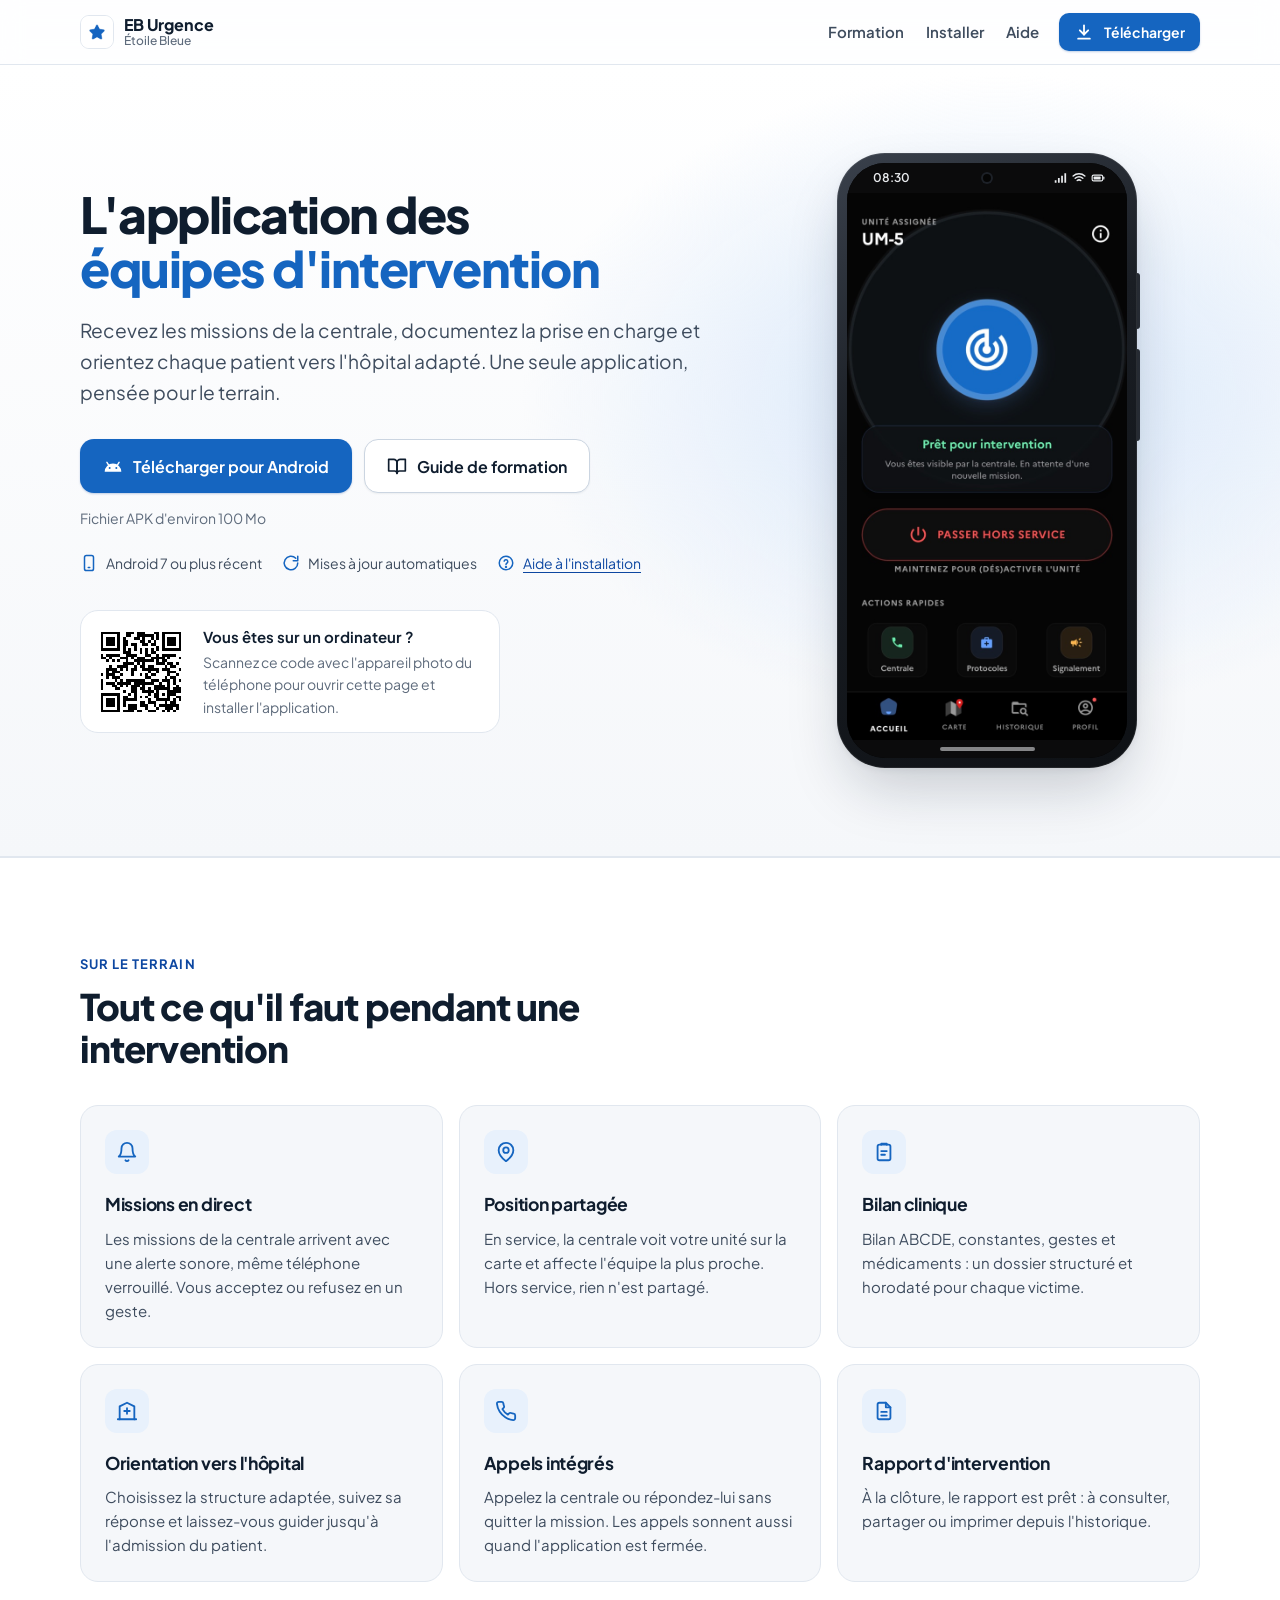
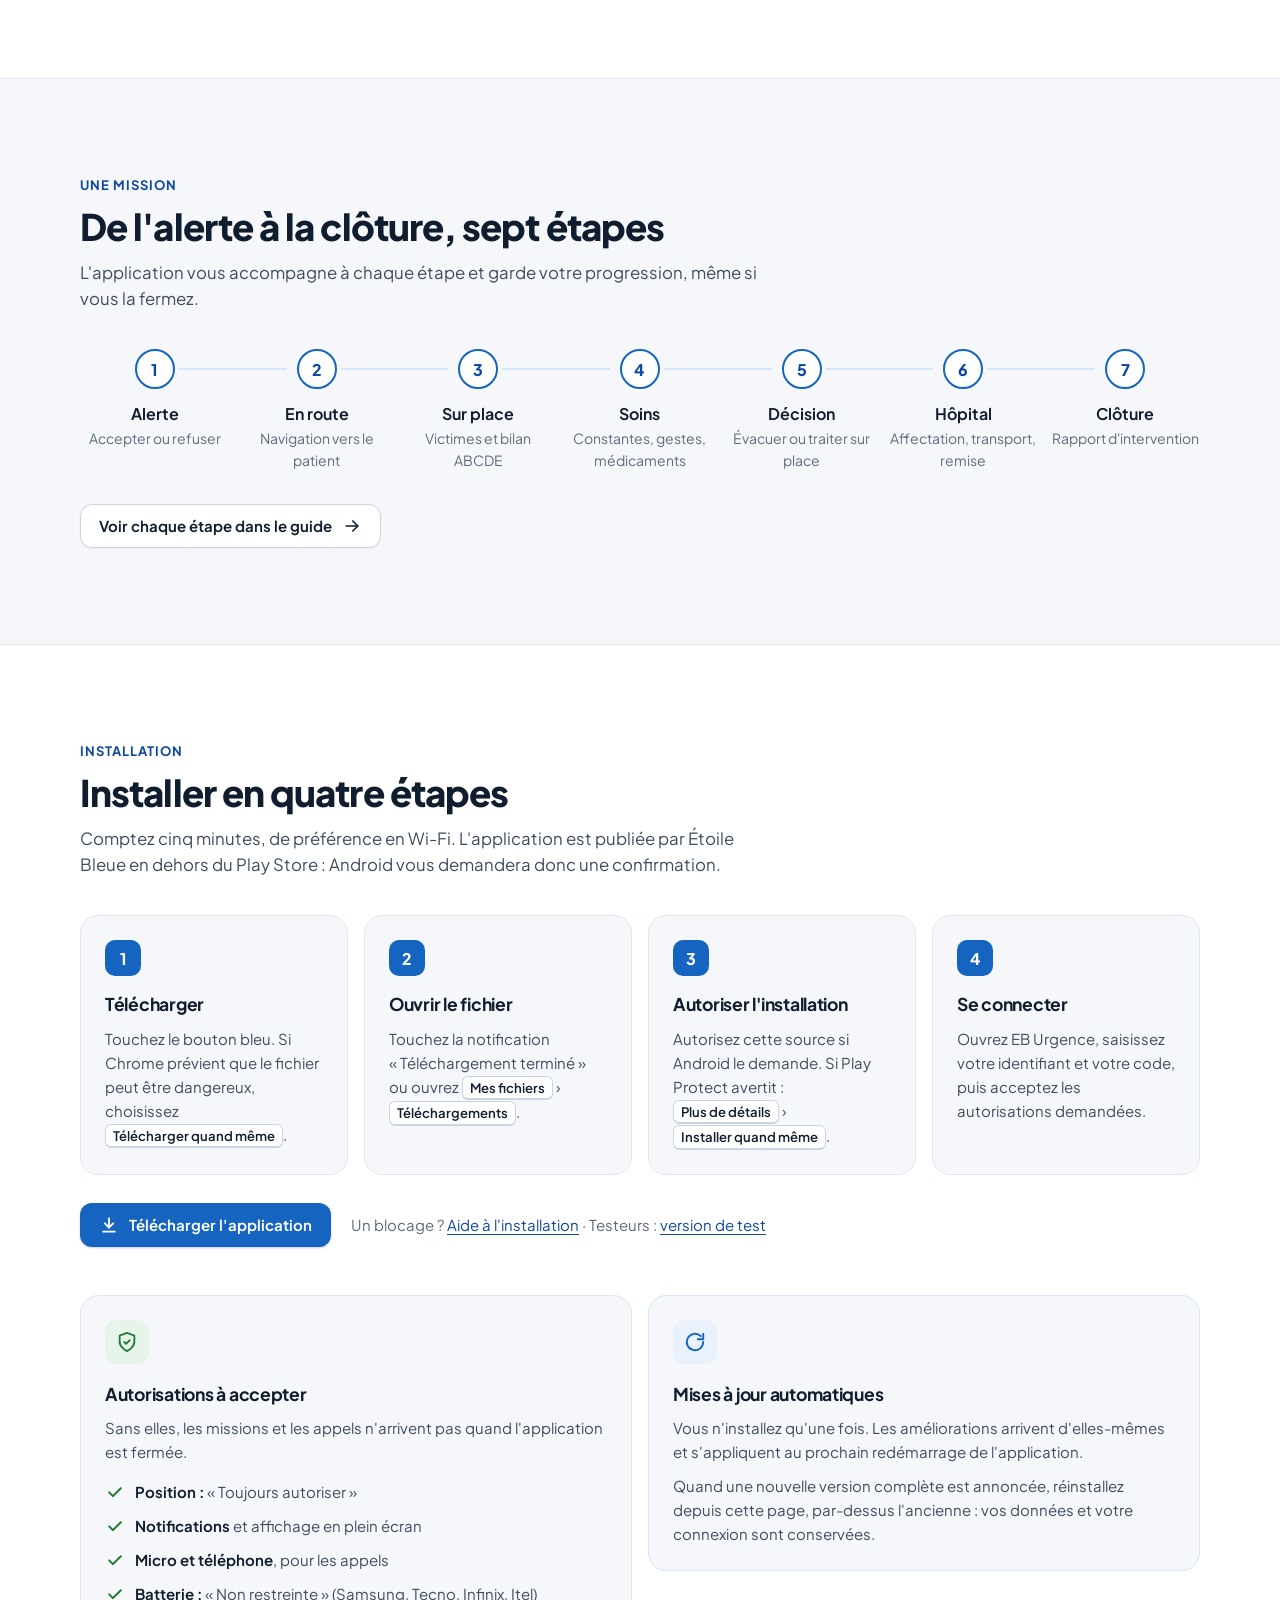
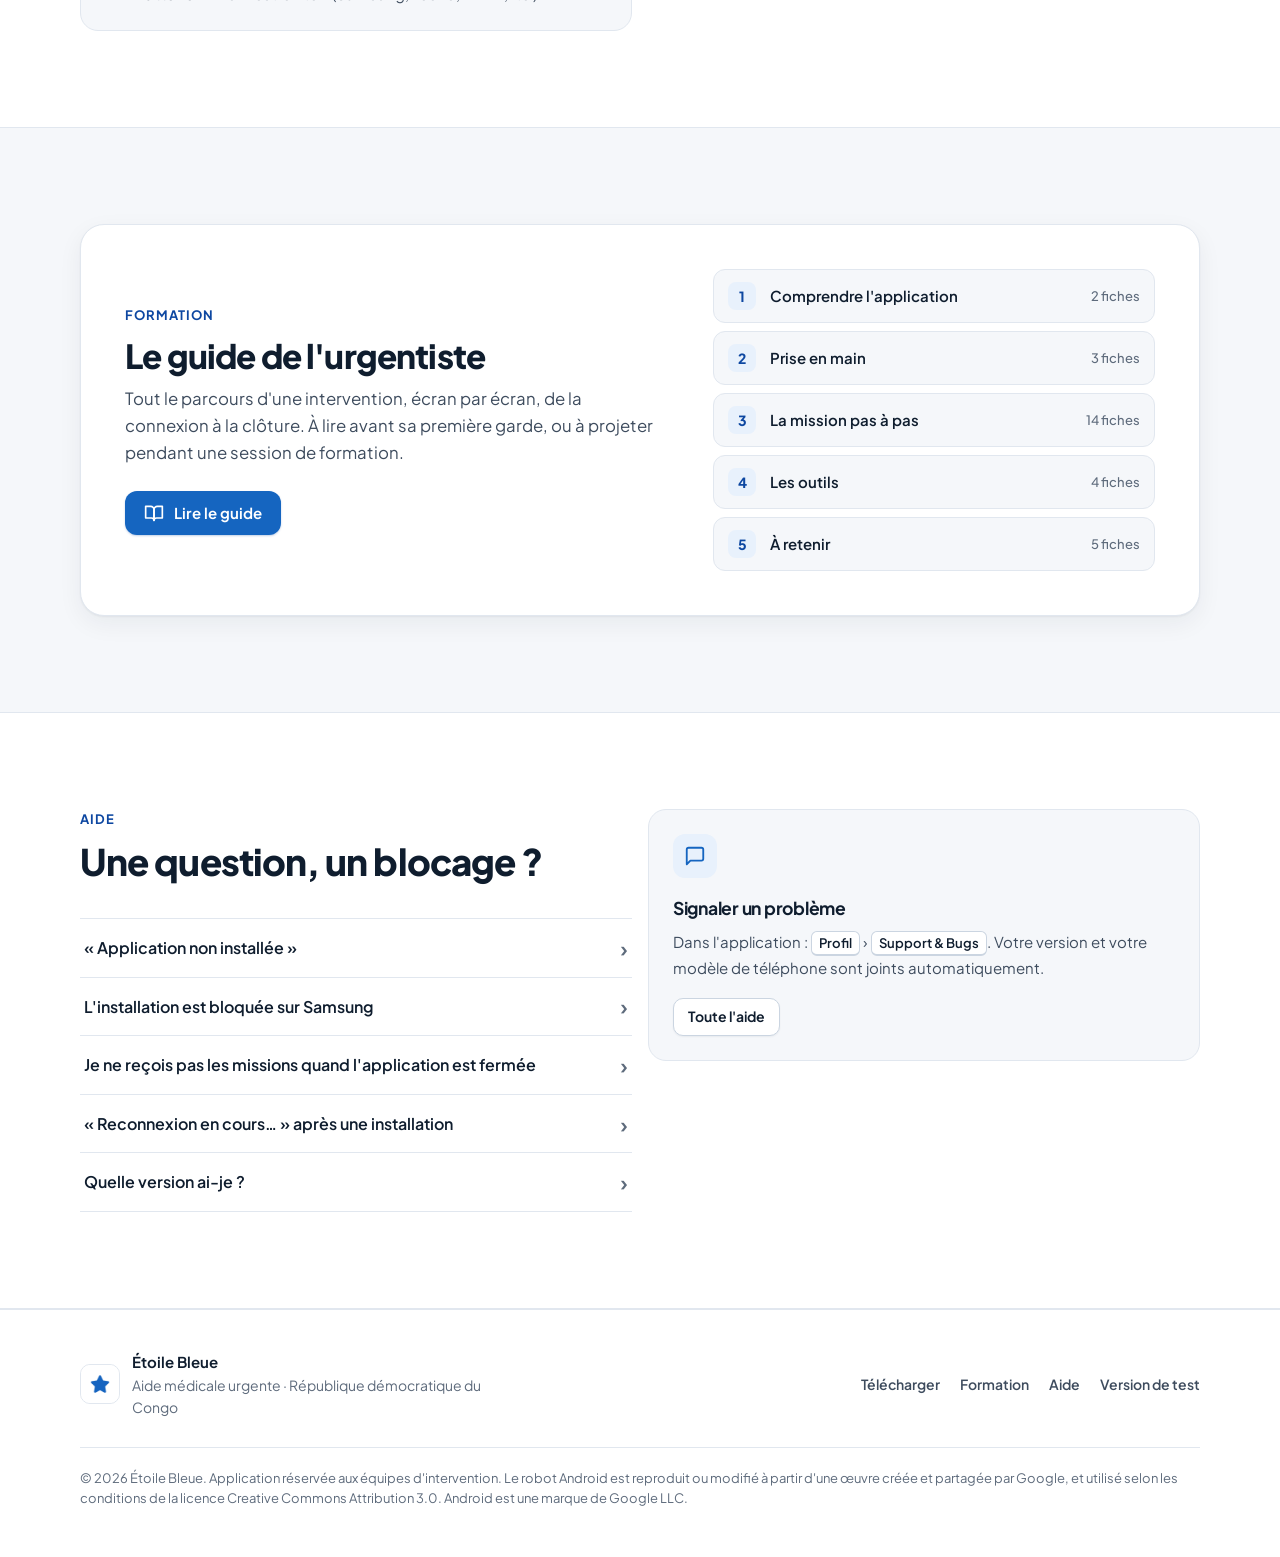
==== commit 4f9536c2: "feat: site clair (Plus Jakarta Sans), guide de formation, liste des versions retirée - Fond clair, b" ====
--- a/index.html
+++ b/index.html
@@ -3,14 +3,15 @@
 <head>
   <meta charset="utf-8">
   <meta name="viewport" content="width=device-width, initial-scale=1, viewport-fit=cover">
-  <title>EB Urgence · Télécharger l'application Android</title>
-  <meta name="description" content="Téléchargez EB Urgence, l'application des équipes d'intervention d'Étoile Bleue : missions en direct, position partagée avec la centrale, appels et protocoles médicaux.">
+  <title>EB Urgence · L'application des équipes d'intervention</title>
+  <meta name="description" content="Téléchargez EB Urgence, l'application des équipes d'intervention d'Étoile Bleue : missions en direct, bilan clinique, orientation vers l'hôpital et appels avec la centrale.">
+  <meta name="robots" content="noindex, nofollow">
   <link rel="canonical" href="https://apps.urgences-rdc.com/">
-  <meta name="theme-color" content="#0D0D0D">
+  <meta name="theme-color" content="#ffffff">
   <meta property="og:type" content="website">
   <meta property="og:site_name" content="EB Urgence">
   <meta property="og:title" content="EB Urgence · L'application des équipes d'intervention">
-  <meta property="og:description" content="Missions en direct, position partagée avec la centrale, appels et protocoles médicaux. Installation en quatre étapes.">
+  <meta property="og:description" content="Missions en direct, bilan clinique, orientation vers l'hôpital et appels avec la centrale. Installation en quatre étapes.">
   <meta property="og:image" content="https://apps.urgences-rdc.com/assets/og.jpg">
   <meta property="og:image:width" content="1200">
   <meta property="og:image:height" content="630">
@@ -19,6 +20,9 @@
   <meta name="twitter:card" content="summary_large_image">
   <link rel="icon" type="image/png" href="/assets/favicon-64.png">
   <link rel="apple-touch-icon" href="/assets/apple-touch-icon.png">
+  <link rel="preconnect" href="https://fonts.googleapis.com">
+  <link rel="preconnect" href="https://fonts.gstatic.com" crossorigin>
+  <link rel="stylesheet" href="https://fonts.googleapis.com/css2?family=Plus+Jakarta+Sans:wght@400;500;600;700;800&display=swap">
   <link rel="stylesheet" href="/style.css">
 </head>
 <body>
@@ -31,41 +35,44 @@
         <span><strong>EB Urgence</strong><small>Étoile Bleue</small></span>
       </a>
       <nav class="nav" aria-label="Navigation principale">
+        <a href="/formation/">Formation</a>
         <a class="wide" href="#installer">Installer</a>
-        <a class="wide" href="#fonctionnalites">Fonctionnalités</a>
         <a href="/aide/">Aide</a>
+        <a class="btn btn-primary btn-sm" href="#telecharger" aria-label="Télécharger l'application">
+          <svg viewBox="0 0 24 24" fill="none" stroke="currentColor" stroke-width="2.2" stroke-linecap="round" stroke-linejoin="round" aria-hidden="true"><path d="M12 4v11"/><path d="m7 10 5 5 5-5"/><path d="M5 20h14"/></svg>
+          <span class="label">Télécharger</span>
+        </a>
       </nav>
     </div>
   </header>
 
   <main id="contenu">
-    <section class="hero">
+    <section class="hero" id="telecharger">
       <div class="wrap hero-grid">
         <div>
-          <span class="eyebrow"><span class="dot"></span>Étoile Bleue · Aide médicale urgente</span>
           <h1>L'application des <span class="accent">équipes d'intervention</span></h1>
-          <p class="lead">Recevez les missions, partagez votre position avec la centrale et répondez à ses appels. Une seule application, pensée pour le terrain.</p>
-
-          <div class="cta">
-            <a id="download" class="btn-dl" href="https://github.com/rajjys/eb-urgence-releases/releases/latest/download/EB-Urgence.apk">
-              <svg class="robot" viewBox="0 0 24 24" aria-hidden="true"><path fill="currentColor" fill-rule="evenodd" d="M2 19a10 10 0 0 1 20 0ZM8 13.2a1.2 1.2 0 1 0 0 2.4a1.2 1.2 0 0 0 0-2.4Zm8 0a1.2 1.2 0 1 0 0 2.4a1.2 1.2 0 0 0 0-2.4Z"/><path fill="none" stroke="currentColor" stroke-width="1.7" stroke-linecap="round" d="M6.6 10.7 4.7 7.6M17.4 10.7l1.9-3.1"/></svg>
-              <span class="txt"><span class="l1" id="download-l1">Télécharger</span><span class="l2" id="download-l2">EB Urgence pour Android</span></span>
-              <svg class="arrow" viewBox="0 0 24 24" fill="none" stroke="currentColor" stroke-width="2.2" stroke-linecap="round" stroke-linejoin="round" aria-hidden="true"><path d="M12 4v12"/><path d="m7 11 5 5 5-5"/><path d="M5 20h14"/></svg>
+          <p class="lead">Recevez les missions de la centrale, documentez la prise en charge et orientez chaque patient vers l'hôpital adapté. Une seule application, pensée pour le terrain.</p>
+
+          <div class="actions">
+            <a id="download" class="btn btn-primary btn-lg" href="https://github.com/Etoile-Bleue-dev/eb-urgence-releases/releases/latest/download/EB-Urgence.apk">
+              <svg viewBox="0 0 24 24" aria-hidden="true"><path fill="currentColor" fill-rule="evenodd" d="M2 19a10 10 0 0 1 20 0ZM8 13.2a1.2 1.2 0 1 0 0 2.4a1.2 1.2 0 0 0 0-2.4Zm8 0a1.2 1.2 0 1 0 0 2.4a1.2 1.2 0 0 0 0-2.4Z"/><path fill="none" stroke="currentColor" stroke-width="1.7" stroke-linecap="round" d="M6.6 10.7 4.7 7.6M17.4 10.7l1.9-3.1"/></svg>
+              <span id="download-label">Télécharger pour Android</span>
             </a>
-            <p id="release" class="release">Fichier APK d'environ 100&nbsp;Mo</p>
-            <div class="chips">
-              <span class="chip android"><svg viewBox="0 0 24 24" aria-hidden="true"><path fill="currentColor" fill-rule="evenodd" d="M2 19a10 10 0 0 1 20 0ZM8 13.2a1.2 1.2 0 1 0 0 2.4a1.2 1.2 0 0 0 0-2.4Zm8 0a1.2 1.2 0 1 0 0 2.4a1.2 1.2 0 0 0 0-2.4Z"/><path fill="none" stroke="currentColor" stroke-width="1.7" stroke-linecap="round" d="M6.6 10.7 4.7 7.6M17.4 10.7l1.9-3.1"/></svg>Android&nbsp;7 ou plus récent</span>
-              <span class="chip ok"><svg viewBox="0 0 24 24" fill="none" stroke="currentColor" stroke-width="2.4" stroke-linecap="round" stroke-linejoin="round" aria-hidden="true"><path d="m5 12.5 4.5 4.5L19 7.5"/></svg>Mises à jour automatiques</span>
-              <span class="chip"><svg viewBox="0 0 24 24" fill="none" stroke="currentColor" stroke-width="2.2" stroke-linecap="round" aria-hidden="true"><path d="M2 8.5a15 15 0 0 1 20 0"/><path d="M5.5 12.5a10 10 0 0 1 13 0"/><path d="M9 16.3a5 5 0 0 1 6 0"/><circle cx="12" cy="19.5" r="1.1" fill="currentColor"/></svg>Préférez le Wi-Fi</span>
-            </div>
-            <button id="share" class="ghost" type="button" hidden>
-              <svg viewBox="0 0 24 24" fill="none" stroke="currentColor" stroke-width="2" stroke-linecap="round" stroke-linejoin="round" aria-hidden="true"><circle cx="18" cy="5" r="3"/><circle cx="6" cy="12" r="3"/><circle cx="18" cy="19" r="3"/><path d="m8.6 13.5 6.8 4"/><path d="m15.4 6.5-6.8 4"/></svg>
-              Partager le lien
-            </button>
-          </div>
-
-          <aside class="qr-card" aria-label="Installer depuis un ordinateur">
-            <img src="/assets/qr.svg" width="112" height="112" alt="Code QR vers apps.urgences-rdc.com">
+            <a class="btn btn-secondary btn-lg" href="/formation/">
+              <svg viewBox="0 0 24 24" fill="none" stroke="currentColor" stroke-width="2" stroke-linecap="round" stroke-linejoin="round" aria-hidden="true"><path d="M2 4h6a4 4 0 0 1 4 4v13a3 3 0 0 0-3-3H2z"/><path d="M22 4h-6a4 4 0 0 0-4 4v13a3 3 0 0 1 3-3h7z"/></svg>
+              Guide de formation
+            </a>
+          </div>
+          <p id="release" class="release">Fichier APK d'environ 100&nbsp;Mo</p>
+
+          <ul class="facts">
+            <li><svg viewBox="0 0 24 24" fill="none" stroke="currentColor" stroke-width="2" stroke-linecap="round" stroke-linejoin="round" aria-hidden="true"><rect x="6" y="2" width="12" height="20" rx="2.5"/><path d="M11 18h2"/></svg>Android 7 ou plus récent</li>
+            <li><svg viewBox="0 0 24 24" fill="none" stroke="currentColor" stroke-width="2" stroke-linecap="round" stroke-linejoin="round" aria-hidden="true"><path d="M21 12a9 9 0 1 1-2.64-6.36"/><path d="M21 3v6h-6"/></svg>Mises à jour automatiques</li>
+            <li><svg viewBox="0 0 24 24" fill="none" stroke="currentColor" stroke-width="2" stroke-linecap="round" stroke-linejoin="round" aria-hidden="true"><circle cx="12" cy="12" r="9"/><path d="M9.5 9.5a2.5 2.5 0 0 1 4.9.7c0 1.7-2.4 2.3-2.4 3.8"/><circle cx="12" cy="17.2" r=".6" fill="currentColor"/></svg><a href="/aide/#installation">Aide à l'installation</a></li>
+          </ul>
+
+          <aside class="qr" aria-label="Installer depuis un ordinateur">
+            <img src="/assets/qr.svg" width="92" height="92" alt="Code QR vers apps.urgences-rdc.com">
             <div>
               <strong>Vous êtes sur un ordinateur&nbsp;?</strong>
               <p>Scannez ce code avec l'appareil photo du téléphone pour ouvrir cette page et installer l'application.</p>
@@ -74,7 +81,7 @@
         </div>
 
         <div class="hero-visual">
-          <div class="phone" role="img" aria-label="Écran d'accueil d'EB Urgence : unité prête pour intervention">
+          <div class="device" role="img" aria-label="Écran d'accueil d'EB Urgence : unité prête pour intervention">
             <div class="screen">
               <span class="camera"></span>
               <div class="status" aria-hidden="true">
@@ -85,92 +92,149 @@
                   <svg viewBox="0 0 24 24" fill="none" stroke="currentColor" stroke-width="2"><rect x="2" y="7" width="18" height="10" rx="2.5"/><rect x="4.5" y="9.5" width="12" height="5" rx="1" fill="currentColor" stroke="none"/><path d="M22 10.5v3" stroke-linecap="round"/></svg>
                 </span>
               </div>
-              <img class="shot" src="/assets/app-accueil.jpg" width="640" height="1251" alt="" decoding="async">
-              <div class="navbar"></div>
+              <img class="shot" src="/assets/app-accueil.jpg" width="640" height="1251" alt="" decoding="async" fetchpriority="high">
+              <div class="gesture"></div>
             </div>
           </div>
-          <div class="float f1" aria-hidden="true">
-            <span class="ic green"><svg viewBox="0 0 24 24" fill="none" stroke="currentColor" stroke-width="2.2" stroke-linecap="round" stroke-linejoin="round"><path d="M20 10c0 6-8 12-8 12s-8-6-8-12a8 8 0 0 1 16 0Z"/><circle cx="12" cy="10" r="3"/></svg></span>
-            <span>Position partagée<small>avec la centrale</small></span>
-          </div>
-          <div class="float f2" aria-hidden="true">
-            <span class="ic"><svg viewBox="0 0 24 24" fill="none" stroke="currentColor" stroke-width="2.2" stroke-linecap="round" stroke-linejoin="round"><path d="M21 12a9 9 0 1 1-2.64-6.36"/><path d="M21 3v6h-6"/></svg></span>
-            <span>Mise à jour installée<small>sans réinstaller</small></span>
-          </div>
-        </div>
-      </div>
-    </section>
-
-    <section class="section" id="fonctionnalites">
+        </div>
+      </div>
+    </section>
+
+    <section class="section white" id="fonctionnalites">
       <div class="wrap">
         <div class="section-head">
           <span class="kicker">Sur le terrain</span>
           <h2>Tout ce qu'il faut pendant une intervention</h2>
         </div>
-        <div class="grid g4">
-          <article class="card">
-            <span class="ic red"><svg viewBox="0 0 24 24" fill="none" stroke="currentColor" stroke-width="2" stroke-linecap="round" stroke-linejoin="round" aria-hidden="true"><path d="M6 8a6 6 0 0 1 12 0c0 7 3 9 3 9H3s3-2 3-9"/><path d="M10.3 21a1.94 1.94 0 0 0 3.4 0"/></svg></span>
+        <div class="grid g3">
+          <article class="card feature">
+            <span class="icon"><svg viewBox="0 0 24 24" fill="none" stroke="currentColor" stroke-width="2" stroke-linecap="round" stroke-linejoin="round" aria-hidden="true"><path d="M6 8a6 6 0 0 1 12 0c0 7 3 9 3 9H3s3-2 3-9"/><path d="M10.3 21a1.94 1.94 0 0 0 3.4 0"/></svg></span>
             <h3>Missions en direct</h3>
-            <p>Les missions arrivent tout de suite, avec une alerte et les détails de l'intervention.</p>
-          </article>
-          <article class="card">
-            <span class="ic"><svg viewBox="0 0 24 24" fill="none" stroke="currentColor" stroke-width="2" stroke-linecap="round" stroke-linejoin="round" aria-hidden="true"><path d="M20 10c0 6-8 12-8 12s-8-6-8-12a8 8 0 0 1 16 0Z"/><circle cx="12" cy="10" r="3"/></svg></span>
+            <p>Les missions de la centrale arrivent avec une alerte sonore, même téléphone verrouillé. Vous acceptez ou refusez en un geste.</p>
+          </article>
+          <article class="card feature">
+            <span class="icon"><svg viewBox="0 0 24 24" fill="none" stroke="currentColor" stroke-width="2" stroke-linecap="round" stroke-linejoin="round" aria-hidden="true"><path d="M20 10c0 6-8 12-8 12s-8-6-8-12a8 8 0 0 1 16 0Z"/><circle cx="12" cy="10" r="3"/></svg></span>
             <h3>Position partagée</h3>
-            <p>La centrale voit votre unité sur la carte et affecte l'équipe la plus proche.</p>
-          </article>
-          <article class="card">
-            <span class="ic green"><svg viewBox="0 0 24 24" fill="none" stroke="currentColor" stroke-width="2" stroke-linecap="round" stroke-linejoin="round" aria-hidden="true"><path d="M22 16.92v3a2 2 0 0 1-2.18 2 19.79 19.79 0 0 1-8.63-3.07 19.5 19.5 0 0 1-6-6 19.79 19.79 0 0 1-3.07-8.67A2 2 0 0 1 4.11 2h3a2 2 0 0 1 2 1.72 12.84 12.84 0 0 0 .7 2.81 2 2 0 0 1-.45 2.11L8.09 9.91a16 16 0 0 0 6 6l1.27-1.27a2 2 0 0 1 2.11-.45 12.84 12.84 0 0 0 2.81.7A2 2 0 0 1 22 16.92z"/></svg></span>
-            <h3>Appels avec la centrale</h3>
-            <p>Appelez la centrale ou répondez-lui en un geste, directement dans l'application.</p>
-          </article>
-          <article class="card">
-            <span class="ic orange"><svg viewBox="0 0 24 24" fill="none" stroke="currentColor" stroke-width="2" stroke-linecap="round" stroke-linejoin="round" aria-hidden="true"><rect x="3" y="7" width="18" height="13" rx="2"/><path d="M8 7V5a2 2 0 0 1 2-2h4a2 2 0 0 1 2 2v2"/><path d="M12 11v5M9.5 13.5h5"/></svg></span>
-            <h3>Protocoles médicaux</h3>
-            <p>Les protocoles de prise en charge restent à portée de main pendant l'intervention.</p>
-          </article>
-        </div>
-      </div>
-    </section>
-
-    <section class="section" id="installer">
+            <p>En service, la centrale voit votre unité sur la carte et affecte l'équipe la plus proche. Hors service, rien n'est partagé.</p>
+          </article>
+          <article class="card feature">
+            <span class="icon"><svg viewBox="0 0 24 24" fill="none" stroke="currentColor" stroke-width="2" stroke-linecap="round" stroke-linejoin="round" aria-hidden="true"><rect x="5" y="4" width="14" height="17" rx="2"/><path d="M9 4V3h6v1"/><path d="M9 11h6M9 15h4"/></svg></span>
+            <h3>Bilan clinique</h3>
+            <p>Bilan ABCDE, constantes, gestes et médicaments&nbsp;: un dossier structuré et horodaté pour chaque victime.</p>
+          </article>
+          <article class="card feature">
+            <span class="icon"><svg viewBox="0 0 24 24" fill="none" stroke="currentColor" stroke-width="2" stroke-linecap="round" stroke-linejoin="round" aria-hidden="true"><path d="M4 21V7l8-4 8 4v14"/><path d="M2 21h20"/><path d="M12 9v6M9 12h6"/></svg></span>
+            <h3>Orientation vers l'hôpital</h3>
+            <p>Choisissez la structure adaptée, suivez sa réponse et laissez-vous guider jusqu'à l'admission du patient.</p>
+          </article>
+          <article class="card feature">
+            <span class="icon"><svg viewBox="0 0 24 24" fill="none" stroke="currentColor" stroke-width="2" stroke-linecap="round" stroke-linejoin="round" aria-hidden="true"><path d="M22 16.92v3a2 2 0 0 1-2.18 2 19.79 19.79 0 0 1-8.63-3.07 19.5 19.5 0 0 1-6-6 19.79 19.79 0 0 1-3.07-8.67A2 2 0 0 1 4.11 2h3a2 2 0 0 1 2 1.72 12.84 12.84 0 0 0 .7 2.81 2 2 0 0 1-.45 2.11L8.09 9.91a16 16 0 0 0 6 6l1.27-1.27a2 2 0 0 1 2.11-.45 12.84 12.84 0 0 0 2.81.7A2 2 0 0 1 22 16.92z"/></svg></span>
+            <h3>Appels intégrés</h3>
+            <p>Appelez la centrale ou répondez-lui sans quitter la mission. Les appels sonnent aussi quand l'application est fermée.</p>
+          </article>
+          <article class="card feature">
+            <span class="icon"><svg viewBox="0 0 24 24" fill="none" stroke="currentColor" stroke-width="2" stroke-linecap="round" stroke-linejoin="round" aria-hidden="true"><path d="M14 3H7a2 2 0 0 0-2 2v14a2 2 0 0 0 2 2h10a2 2 0 0 0 2-2V8z"/><path d="M14 3v5h5"/><path d="M9 13h6M9 17h6"/></svg></span>
+            <h3>Rapport d'intervention</h3>
+            <p>À la clôture, le rapport est prêt&nbsp;: à consulter, partager ou imprimer depuis l'historique.</p>
+          </article>
+        </div>
+      </div>
+    </section>
+
+    <section class="section" id="mission">
+      <div class="wrap">
+        <div class="section-head">
+          <span class="kicker">Une mission</span>
+          <h2>De l'alerte à la clôture, sept étapes</h2>
+          <p>L'application vous accompagne à chaque étape et garde votre progression, même si vous la fermez.</p>
+        </div>
+        <ol class="flow">
+          <li><strong>Alerte</strong><span>Accepter ou refuser</span></li>
+          <li><strong>En route</strong><span>Navigation vers le patient</span></li>
+          <li><strong>Sur place</strong><span>Victimes et bilan ABCDE</span></li>
+          <li><strong>Soins</strong><span>Constantes, gestes, médicaments</span></li>
+          <li><strong>Décision</strong><span>Évacuer ou traiter sur place</span></li>
+          <li><strong>Hôpital</strong><span>Affectation, transport, remise</span></li>
+          <li><strong>Clôture</strong><span>Rapport d'intervention</span></li>
+        </ol>
+        <div class="flow-foot">
+          <a class="btn btn-secondary" href="/formation/#cycle">
+            Voir chaque étape dans le guide
+            <svg class="arrow" viewBox="0 0 24 24" fill="none" stroke="currentColor" stroke-width="2" stroke-linecap="round" stroke-linejoin="round" aria-hidden="true"><path d="M5 12h14"/><path d="m13 6 6 6-6 6"/></svg>
+          </a>
+        </div>
+      </div>
+    </section>
+
+    <section class="section white" id="installer">
       <div class="wrap">
         <div class="section-head">
           <span class="kicker">Installation</span>
-          <h2>Installer en 4 étapes</h2>
-          <p>Comptez cinq minutes. Le fichier est publié par Étoile Bleue, en dehors du Play Store&nbsp;: Android vous demandera donc une confirmation.</p>
+          <h2>Installer en quatre étapes</h2>
+          <p>Comptez cinq minutes, de préférence en Wi-Fi. L'application est publiée par Étoile Bleue en dehors du Play Store&nbsp;: Android vous demandera donc une confirmation.</p>
         </div>
         <ol class="grid g4 steps">
-          <li class="card"><span class="num">1</span><h3>Télécharger</h3><p>Touchez le bouton bleu. Si Chrome prévient que le fichier peut être dangereux, choisissez <kbd>Télécharger quand même</kbd>.</p></li>
-          <li class="card"><span class="num">2</span><h3>Ouvrir le fichier</h3><p>Touchez la notification «&nbsp;Téléchargement terminé&nbsp;» ou ouvrez <kbd>Mes fichiers</kbd>&nbsp;› <kbd>Téléchargements</kbd>.</p></li>
-          <li class="card"><span class="num">3</span><h3>Autoriser l'installation</h3><p>Autorisez cette source si Android le demande. Si Play Protect avertit&nbsp;: <kbd>Plus de détails</kbd>&nbsp;› <kbd>Installer quand même</kbd>.</p></li>
-          <li class="card"><span class="num">4</span><h3>Se connecter</h3><p>Ouvrez EB Urgence, saisissez votre identifiant et votre code, puis acceptez les autorisations ci-dessous.</p></li>
+          <li class="card"><h3>Télécharger</h3><p>Touchez le bouton bleu. Si Chrome prévient que le fichier peut être dangereux, choisissez <kbd>Télécharger quand même</kbd>.</p></li>
+          <li class="card"><h3>Ouvrir le fichier</h3><p>Touchez la notification «&nbsp;Téléchargement terminé&nbsp;» ou ouvrez <kbd>Mes fichiers</kbd>&nbsp;› <kbd>Téléchargements</kbd>.</p></li>
+          <li class="card"><h3>Autoriser l'installation</h3><p>Autorisez cette source si Android le demande. Si Play Protect avertit&nbsp;: <kbd>Plus de détails</kbd>&nbsp;› <kbd>Installer quand même</kbd>.</p></li>
+          <li class="card"><h3>Se connecter</h3><p>Ouvrez EB Urgence, saisissez votre identifiant et votre code, puis acceptez les autorisations demandées.</p></li>
         </ol>
-      </div>
-    </section>
-
-    <section class="section" id="autorisations">
-      <div class="wrap split">
-        <div class="card">
-          <span class="ic green"><svg viewBox="0 0 24 24" fill="none" stroke="currentColor" stroke-width="2" stroke-linecap="round" stroke-linejoin="round" aria-hidden="true"><path d="M12 22s8-4 8-10V5l-8-3-8 3v7c0 6 8 10 8 10z"/><path d="m9 12 2 2 4-4"/></svg></span>
-          <h3>Autorisations à accepter</h3>
-          <p>Sans elles, les missions et les appels n'arrivent pas quand l'application est fermée.</p>
-          <ul class="checks">
-            <li><svg viewBox="0 0 24 24" fill="none" stroke="currentColor" stroke-width="2.4" stroke-linecap="round" stroke-linejoin="round" aria-hidden="true"><path d="m5 12.5 4.5 4.5L19 7.5"/></svg><span><strong>Position&nbsp;:</strong> «&nbsp;Toujours autoriser&nbsp;»</span></li>
-            <li><svg viewBox="0 0 24 24" fill="none" stroke="currentColor" stroke-width="2.4" stroke-linecap="round" stroke-linejoin="round" aria-hidden="true"><path d="m5 12.5 4.5 4.5L19 7.5"/></svg><span><strong>Notifications</strong> et affichage en plein écran</span></li>
-            <li><svg viewBox="0 0 24 24" fill="none" stroke="currentColor" stroke-width="2.4" stroke-linecap="round" stroke-linejoin="round" aria-hidden="true"><path d="m5 12.5 4.5 4.5L19 7.5"/></svg><span><strong>Micro et téléphone</strong>, pour les appels</span></li>
-            <li><svg viewBox="0 0 24 24" fill="none" stroke="currentColor" stroke-width="2.4" stroke-linecap="round" stroke-linejoin="round" aria-hidden="true"><path d="m5 12.5 4.5 4.5L19 7.5"/></svg><span><strong>Batterie&nbsp;:</strong> «&nbsp;Non restreinte&nbsp;» (Samsung, Tecno, Infinix, Itel)</span></li>
-          </ul>
-        </div>
-        <div class="card accent">
-          <span class="ic"><svg viewBox="0 0 24 24" fill="none" stroke="currentColor" stroke-width="2" stroke-linecap="round" stroke-linejoin="round" aria-hidden="true"><path d="M21 12a9 9 0 1 1-2.64-6.36"/><path d="M21 3v6h-6"/></svg></span>
-          <h3>Mises à jour automatiques</h3>
-          <p>Vous n'installez qu'une fois. Les améliorations arrivent d'elles-mêmes et s'appliquent au prochain redémarrage de l'application.</p>
-          <p>Quand une nouvelle version complète est annoncée, réinstallez depuis cette page, par-dessus l'ancienne&nbsp;: vos données et votre connexion sont conservées.</p>
-        </div>
-      </div>
-    </section>
-
-    <section class="section" id="aide">
+        <div class="after-steps">
+          <a class="btn btn-primary" href="#telecharger">
+            <svg viewBox="0 0 24 24" fill="none" stroke="currentColor" stroke-width="2.2" stroke-linecap="round" stroke-linejoin="round" aria-hidden="true"><path d="M12 4v11"/><path d="m7 10 5 5 5-5"/><path d="M5 20h14"/></svg>
+            Télécharger l'application
+          </a>
+          <p>Un blocage&nbsp;? <a href="/aide/#installation">Aide à l'installation</a> · Testeurs&nbsp;: <a href="/test/">version de test</a></p>
+        </div>
+
+        <div class="split" id="autorisations" style="margin-top:48px">
+          <div class="card">
+            <span class="icon ok"><svg viewBox="0 0 24 24" fill="none" stroke="currentColor" stroke-width="2" stroke-linecap="round" stroke-linejoin="round" aria-hidden="true"><path d="M12 22s8-4 8-10V5l-8-3-8 3v7c0 6 8 10 8 10z"/><path d="m9 12 2 2 4-4"/></svg></span>
+            <h3>Autorisations à accepter</h3>
+            <p>Sans elles, les missions et les appels n'arrivent pas quand l'application est fermée.</p>
+            <ul class="checks">
+              <li><svg viewBox="0 0 24 24" fill="none" stroke="currentColor" stroke-width="2.4" stroke-linecap="round" stroke-linejoin="round" aria-hidden="true"><path d="m5 12.5 4.5 4.5L19 7.5"/></svg><span><strong>Position&nbsp;:</strong> «&nbsp;Toujours autoriser&nbsp;»</span></li>
+              <li><svg viewBox="0 0 24 24" fill="none" stroke="currentColor" stroke-width="2.4" stroke-linecap="round" stroke-linejoin="round" aria-hidden="true"><path d="m5 12.5 4.5 4.5L19 7.5"/></svg><span><strong>Notifications</strong> et affichage en plein écran</span></li>
+              <li><svg viewBox="0 0 24 24" fill="none" stroke="currentColor" stroke-width="2.4" stroke-linecap="round" stroke-linejoin="round" aria-hidden="true"><path d="m5 12.5 4.5 4.5L19 7.5"/></svg><span><strong>Micro et téléphone</strong>, pour les appels</span></li>
+              <li><svg viewBox="0 0 24 24" fill="none" stroke="currentColor" stroke-width="2.4" stroke-linecap="round" stroke-linejoin="round" aria-hidden="true"><path d="m5 12.5 4.5 4.5L19 7.5"/></svg><span><strong>Batterie&nbsp;:</strong> «&nbsp;Non restreinte&nbsp;» (Samsung, Tecno, Infinix, Itel)</span></li>
+            </ul>
+          </div>
+          <div class="card soft">
+            <span class="icon"><svg viewBox="0 0 24 24" fill="none" stroke="currentColor" stroke-width="2" stroke-linecap="round" stroke-linejoin="round" aria-hidden="true"><path d="M21 12a9 9 0 1 1-2.64-6.36"/><path d="M21 3v6h-6"/></svg></span>
+            <h3>Mises à jour automatiques</h3>
+            <p>Vous n'installez qu'une fois. Les améliorations arrivent d'elles-mêmes et s'appliquent au prochain redémarrage de l'application.</p>
+            <p>Quand une nouvelle version complète est annoncée, réinstallez depuis cette page, par-dessus l'ancienne&nbsp;: vos données et votre connexion sont conservées.</p>
+          </div>
+        </div>
+      </div>
+    </section>
+
+    <section class="section" id="formation">
+      <div class="wrap">
+        <div class="band">
+          <div>
+            <span class="kicker">Formation</span>
+            <h2>Le guide de l'urgentiste</h2>
+            <p>Tout le parcours d'une intervention, écran par écran, de la connexion à la clôture. À lire avant sa première garde, ou à projeter pendant une session de formation.</p>
+            <div class="actions">
+              <a class="btn btn-primary" href="/formation/">
+                <svg viewBox="0 0 24 24" fill="none" stroke="currentColor" stroke-width="2" stroke-linecap="round" stroke-linejoin="round" aria-hidden="true"><path d="M2 4h6a4 4 0 0 1 4 4v13a3 3 0 0 0-3-3H2z"/><path d="M22 4h-6a4 4 0 0 0-4 4v13a3 3 0 0 1 3-3h7z"/></svg>
+                Lire le guide
+              </a>
+            </div>
+          </div>
+          <ol class="chapters" aria-label="Sommaire du guide">
+            <li>Comprendre l'application <small>2 fiches</small></li>
+            <li>Prise en main <small>3 fiches</small></li>
+            <li>La mission pas à pas <small>14 fiches</small></li>
+            <li>Les outils <small>4 fiches</small></li>
+            <li>À retenir <small>5 fiches</small></li>
+          </ol>
+        </div>
+      </div>
+    </section>
+
+    <section class="section white" id="aide">
       <div class="wrap split">
         <div>
           <div class="section-head">
@@ -180,16 +244,16 @@
           <ul class="help-links">
             <li><a href="/aide/#application-non-installee">«&nbsp;Application non installée&nbsp;»</a></li>
             <li><a href="/aide/#samsung">L'installation est bloquée sur Samsung</a></li>
-            <li><a href="/aide/#missions-app-fermee">Je ne reçois pas les missions quand l'app est fermée</a></li>
+            <li><a href="/aide/#missions-app-fermee">Je ne reçois pas les missions quand l'application est fermée</a></li>
             <li><a href="/aide/#reconnexion">«&nbsp;Reconnexion en cours…&nbsp;» après une installation</a></li>
             <li><a href="/aide/#version">Quelle version ai-je&nbsp;?</a></li>
           </ul>
         </div>
         <div class="card">
-          <span class="ic"><svg viewBox="0 0 24 24" fill="none" stroke="currentColor" stroke-width="2" stroke-linecap="round" stroke-linejoin="round" aria-hidden="true"><circle cx="12" cy="12" r="9"/><path d="M9.5 9.5a2.5 2.5 0 0 1 4.9.7c0 1.7-2.4 2.3-2.4 3.8"/><circle cx="12" cy="17.2" r=".7" fill="currentColor"/></svg></span>
+          <span class="icon"><svg viewBox="0 0 24 24" fill="none" stroke="currentColor" stroke-width="2" stroke-linecap="round" stroke-linejoin="round" aria-hidden="true"><path d="M21 15a2 2 0 0 1-2 2H7l-4 4V5a2 2 0 0 1 2-2h14a2 2 0 0 1 2 2z"/></svg></span>
           <h3>Signaler un problème</h3>
           <p>Dans l'application&nbsp;: <kbd>Profil</kbd>&nbsp;› <kbd>Support &amp; Bugs</kbd>. Votre version et votre modèle de téléphone sont joints automatiquement.</p>
-          <a class="ghost" href="/aide/">Toute l'aide</a>
+          <p style="margin-top:18px"><a class="btn btn-secondary btn-sm" href="/aide/">Toute l'aide</a></p>
         </div>
       </div>
     </section>
@@ -200,13 +264,13 @@
       <div class="foot-grid">
         <div class="foot-brand">
           <img src="/assets/icon-192.png" width="40" height="40" alt="">
-          <div><strong>ÉTOILE BLEUE</strong>Aide médicale urgente · République démocratique du Congo</div>
+          <div><strong>Étoile Bleue</strong><span>Aide médicale urgente · République démocratique du Congo</span></div>
         </div>
         <nav class="foot-links" aria-label="Liens de pied de page">
-          <a href="/#installer">Installer</a>
+          <a href="/#telecharger">Télécharger</a>
+          <a href="/formation/">Formation</a>
           <a href="/aide/">Aide</a>
           <a href="/test/">Version de test</a>
-          <a href="https://github.com/rajjys/eb-urgence-releases/releases">Toutes les versions</a>
         </nav>
       </div>
       <p class="legal">© 2026 Étoile Bleue. Application réservée aux équipes d'intervention. Le robot Android est reproduit ou modifié à partir d'une œuvre créée et partagée par Google, et utilisé selon les conditions de la licence Creative Commons Attribution 3.0. Android est une marque de Google LLC.</p>
@@ -215,7 +279,7 @@
 
   <script>
     (function () {
-      var REPO = 'rajjys/eb-urgence-releases';
+      var REPO = 'Etoile-Bleue-dev/eb-urgence-releases';
       var FICHIER = 'EB-Urgence.apk';
       var bouton = document.getElementById('download');
       var info = document.getElementById('release');
@@ -232,25 +296,16 @@
           if (!apk) return;
           var date = new Date(p.published_at).toLocaleDateString('fr-FR', { day: 'numeric', month: 'long', year: 'numeric' });
           var nom = (p.name || '').replace(/^EB Urgence\s*/, '') || 'récente';
-          info.textContent = 'Version ' + nom + ' · ' + Math.round(apk.size / 1048576) + ' Mo\nPubliée le ' + date;
+          info.textContent = 'Version ' + nom + ' · ' + Math.round(apk.size / 1048576) + ' Mo · publiée le ' + date;
         })
         .catch(function (raison) {
           if (raison !== 'aucune') return;
           bouton.classList.add('is-disabled');
           bouton.removeAttribute('href');
           bouton.setAttribute('aria-disabled', 'true');
-          document.getElementById('download-l1').textContent = 'Bientôt disponible';
+          document.getElementById('download-label').textContent = 'Bientôt disponible';
           info.textContent = "Aucune version n'est encore publiée.";
         });
-
-      var partager = document.getElementById('share');
-      if (navigator.share) {
-        partager.hidden = false;
-        partager.addEventListener('click', function () {
-          navigator.share({ title: 'EB Urgence', text: "Installer l'application EB Urgence :", url: location.origin + '/' })
-            .catch(function () {});
-        });
-      }
     })();
   </script>
 </body>
--- a/style.css
+++ b/style.css
@@ -1,345 +1,475 @@
-/* Jetons repris de l'app (src/theme/colors.ts) : thème sombre, bleu = action, rouge = urgence. */
+/*
+  apps.urgences-rdc.com, système visuel.
+  Fond clair et calme, bleu Étoile Bleue pour les actions, rouge réservé à l'urgence.
+  Police : Plus Jakarta Sans. Contrastes vérifiés (texte ≥ 4.5:1).
+*/
 :root {
-  --bg: #0d0d0d;
-  --sunken: #0a0a0a;
-  --surface: #161719;
-  --raised: #222326;
-  --text: #ffffff;
-  --text-2: rgba(255, 255, 255, 0.74);
-  --muted: rgba(255, 255, 255, 0.58);
-  --hairline: rgba(255, 255, 255, 0.08);
-  --border: rgba(255, 255, 255, 0.13);
+  --font: "Plus Jakarta Sans", system-ui, -apple-system, "Segoe UI", Roboto, sans-serif;
+
+  --bg: #f5f7fa;
+  --surface: #ffffff;
+  --surface-soft: #eef3f9;
+  --ink: #0f1d2e;
+  --ink-2: #3e4c5e;
+  --ink-3: #5e6b7c;
+  --line: #e1e7ef;
+  --line-strong: #cbd5e1;
+
   --brand: #1565c0;
-  --brand-hover: #1976d2;
-  --brand-press: #0d47a1;
-  --link: #64a0ff;
-  --ok: #69f0ae;
-  --warn: #fb8c00;
-  --urgent: #ff5252;
-  --android: #3ddc84;
-  --radius: 18px;
+  --brand-hover: #0f56a8;
+  --brand-ink: #0d47a1;
+  --brand-soft: #e8f1fc;
+  --brand-tint: #d6e6fa;
+
+  --ok: #1e7b34;
+  --ok-soft: #e6f4ea;
+  --warn: #8a5300;
+  --warn-soft: #fff4dd;
+  --urgent: #c62828;
+  --urgent-soft: #fdecec;
+
+  --r-sm: 8px;
+  --r: 12px;
+  --r-lg: 18px;
+  --shadow-sm: 0 1px 2px rgba(15, 29, 46, .06);
+  --shadow: 0 1px 2px rgba(15, 29, 46, .05), 0 8px 24px rgba(15, 29, 46, .06);
+  --shadow-lg: 0 2px 6px rgba(15, 29, 46, .06), 0 28px 60px -12px rgba(15, 29, 46, .22);
+
   --wrap: 1120px;
-  --gutter: 20px;
-  color-scheme: dark;
-}
-
-* { box-sizing: border-box; }
-html { -webkit-text-size-adjust: 100%; scroll-behavior: smooth; }
+  --gutter: 16px;
+  --section: clamp(56px, 8vw, 96px);
+  color-scheme: light;
+}
+
+@media (min-width: 640px) { :root { --gutter: 24px; } }
+
+*, *::before, *::after { box-sizing: border-box; }
+
+html { -webkit-text-size-adjust: 100%; scroll-behavior: smooth; scroll-padding-top: 84px; }
+@media (prefers-reduced-motion: reduce) { html { scroll-behavior: auto; } }
+
 body {
   margin: 0;
   background: var(--bg);
-  color: var(--text);
-  font: 17px/1.55 system-ui, -apple-system, "Segoe UI", Roboto, "Noto Sans", Helvetica, Arial, sans-serif;
-  overflow-x: hidden;
-}
-img, svg { display: block; }
-a { color: var(--link); }
-h1, h2, h3 { text-wrap: balance; }
-p { text-wrap: pretty; }
-
-.wrap {
-  width: 100%;
-  max-width: calc(var(--wrap) + 2 * var(--gutter));
-  margin: 0 auto;
-  padding-left: max(var(--gutter), env(safe-area-inset-left));
-  padding-right: max(var(--gutter), env(safe-area-inset-right));
-}
-
-.sr-only {
-  position: absolute; width: 1px; height: 1px; overflow: hidden;
-  clip: rect(0 0 0 0); white-space: nowrap;
-}
-
-.skip {
-  position: absolute; left: 12px; top: -60px; z-index: 10;
-  padding: 10px 14px; border-radius: 10px; background: var(--brand); color: #fff;
-}
-.skip:focus { top: 12px; }
-
-/* ── En-tête ─────────────────────────────────────────── */
-.site-header { border-bottom: 1px solid var(--hairline); background: rgba(13, 13, 13, 0.92); }
-.site-header .wrap {
+  color: var(--ink-2);
+  font: 400 16px/1.6 var(--font);
+  -webkit-font-smoothing: antialiased;
+  text-rendering: optimizeLegibility;
+}
+
+img, svg { display: block; max-width: 100%; }
+h1, h2, h3, h4 { color: var(--ink); margin: 0; font-weight: 700; letter-spacing: -.015em; }
+p { margin: 0; }
+a { color: var(--brand-ink); text-underline-offset: 3px; }
+a:hover { color: var(--brand); }
+:focus-visible { outline: 3px solid var(--brand); outline-offset: 2px; border-radius: 6px; }
+strong { color: var(--ink); font-weight: 650; }
+
+kbd {
+  display: inline-block;
+  padding: 1px 7px;
+  border: 1px solid var(--line-strong);
+  border-bottom-width: 2px;
+  border-radius: 6px;
+  background: var(--surface);
+  color: var(--ink);
+  font: 600 .875em/1.5 var(--font);
+  white-space: nowrap;
+}
+
+.wrap { width: 100%; max-width: calc(var(--wrap) + 2 * var(--gutter)); margin: 0 auto; padding: 0 var(--gutter); }
+
+.skip { position: absolute; left: -999px; top: 8px; z-index: 50; padding: 8px 14px; border-radius: var(--r-sm); background: var(--ink); color: #fff; }
+.skip:focus { left: 8px; }
+
+.icon-svg { width: 20px; height: 20px; flex: none; }
+
+/* ---------- Boutons ---------- */
+.btn {
+  display: inline-flex; align-items: center; justify-content: center; gap: 10px;
+  min-height: 44px; padding: 10px 18px;
+  border: 1px solid transparent; border-radius: var(--r);
+  font: 650 15px/1.2 var(--font); text-decoration: none; white-space: nowrap;
+  cursor: pointer; transition: background-color .15s, border-color .15s, color .15s, box-shadow .15s;
+}
+.btn svg { width: 20px; height: 20px; flex: none; }
+.btn-primary { background: var(--brand); color: #fff; box-shadow: 0 1px 2px rgba(13, 71, 161, .25); }
+.btn-primary:hover { background: var(--brand-hover); color: #fff; }
+.btn-secondary { background: var(--surface); color: var(--ink); border-color: var(--line-strong); box-shadow: var(--shadow-sm); }
+.btn-secondary:hover { border-color: var(--brand); color: var(--brand-ink); }
+.btn-quiet { background: transparent; color: var(--brand-ink); padding-left: 10px; padding-right: 10px; }
+.btn-quiet:hover { background: var(--brand-soft); color: var(--brand-ink); }
+.btn-lg { min-height: 54px; padding: 14px 22px; font-size: 16px; border-radius: 14px; }
+.btn-sm { min-height: 38px; padding: 8px 14px; font-size: 14px; border-radius: 10px; }
+.btn.is-disabled { background: var(--surface-soft); color: var(--ink-3); border-color: var(--line); box-shadow: none; pointer-events: none; }
+.btn .arrow { transition: transform .15s; }
+.btn:hover .arrow { transform: translateX(2px); }
+
+/* ---------- En-tête ---------- */
+.site-header {
+  position: sticky; top: 0; z-index: 20;
+  background: rgba(255, 255, 255, .88);
+  -webkit-backdrop-filter: saturate(1.4) blur(12px); backdrop-filter: saturate(1.4) blur(12px);
+  border-bottom: 1px solid var(--line);
+}
+.site-header .wrap { display: flex; align-items: center; justify-content: space-between; gap: 12px; height: 64px; }
+.brand { display: inline-flex; align-items: center; gap: 10px; color: var(--ink); text-decoration: none; min-width: 0; }
+.brand:hover { color: var(--ink); }
+.brand img { width: 34px; height: 34px; border-radius: 9px; border: 1px solid var(--line); flex: none; }
+.brand span { display: flex; flex-direction: column; line-height: 1.15; }
+.brand strong { font-size: 16px; font-weight: 750; letter-spacing: -.01em; }
+.brand small { font-size: 12px; color: var(--ink-3); font-weight: 500; }
+.nav { display: flex; align-items: center; gap: 2px; }
+.nav a:not(.btn) {
+  padding: 8px 10px; border-radius: 8px;
+  color: var(--ink-2); font-size: 15px; font-weight: 600; text-decoration: none;
+}
+.nav a:not(.btn):hover { background: var(--surface-soft); color: var(--ink); }
+.nav a[aria-current="page"] { color: var(--brand-ink); }
+.nav .btn { margin-left: 8px; }
+.nav .wide { display: none; }
+@media (min-width: 760px) { .nav .wide { display: inline-block; } }
+@media (max-width: 479px) {
+  .brand small { display: none; }
+  .nav a:not(.btn) { padding: 8px 7px; font-size: 14px; }
+  .nav .btn { margin-left: 4px; padding: 8px 10px; }
+  .nav .btn .label { display: none; }
+}
+
+/* ---------- Hero ---------- */
+.hero {
+  position: relative; overflow: hidden;
+  background:
+    radial-gradient(680px 460px at 78% 42%, var(--brand-tint) 0%, rgba(214, 230, 250, 0) 70%),
+    linear-gradient(180deg, #ffffff 0%, var(--bg) 100%);
+  border-bottom: 1px solid var(--line);
+}
+.hero-grid { display: grid; gap: 48px; padding-top: clamp(40px, 7vw, 88px); padding-bottom: clamp(48px, 7vw, 88px); }
+@media (min-width: 960px) { .hero-grid { grid-template-columns: 1.2fr .8fr; align-items: center; gap: 56px; } }
+.hero h1 { font-size: clamp(2.15rem, 1.45rem + 2.4vw, 3.1rem); line-height: 1.08; font-weight: 800; letter-spacing: -.03em; text-wrap: balance; }
+.hero h1 .accent { color: var(--brand); }
+.hero .lead { margin-top: 20px; font-size: clamp(1.05rem, 1rem + .3vw, 1.2rem); line-height: 1.6; color: var(--ink-2); max-width: 52ch; }
+.actions { display: flex; flex-wrap: wrap; gap: 12px; margin-top: 32px; }
+@media (max-width: 479px) { .actions .btn { width: 100%; } }
+.release { margin-top: 14px; font-size: 14px; color: var(--ink-3); white-space: pre-line; }
+.facts { display: flex; flex-wrap: wrap; gap: 6px 20px; margin: 22px 0 0; padding: 0; list-style: none; font-size: 14px; color: var(--ink-2); }
+.facts li { display: inline-flex; align-items: center; gap: 8px; }
+.facts svg { width: 18px; height: 18px; color: var(--brand); }
+
+.qr { display: none; }
+@media (min-width: 960px) and (hover: hover) {
+  .qr {
+    display: flex; align-items: center; gap: 16px; margin-top: 36px; max-width: 420px;
+    padding: 14px; border: 1px solid var(--line); border-radius: var(--r-lg); background: var(--surface);
+  }
+  .qr img { width: 92px; height: 92px; flex: none; }
+  .qr strong { display: block; font-size: 15px; }
+  .qr p { font-size: 14px; color: var(--ink-3); margin-top: 2px; }
+}
+
+/* ---------- Téléphone ---------- */
+.hero-visual { display: flex; justify-content: center; }
+.device {
+  position: relative; width: min(300px, 78vw);
+  padding: 10px; border-radius: 48px;
+  background: linear-gradient(150deg, #3a414c 0%, #1a1e24 38%, #0e1115 100%);
+  box-shadow: var(--shadow-lg), inset 0 0 0 1px rgba(255, 255, 255, .08);
+}
+.device::before, .device::after {
+  content: ""; position: absolute; right: -3px; width: 3px; border-radius: 0 3px 3px 0; background: #262b33;
+}
+.device::before { top: 120px; height: 56px; }
+.device::after { top: 196px; height: 92px; }
+.device .screen { position: relative; overflow: hidden; border-radius: 38px; background: #000; }
+.device .status {
+  display: flex; align-items: center; justify-content: space-between;
+  height: 30px; padding: 0 22px 0 26px; background: #0b0b0c; color: #e9ebee; font: 600 12px/1 var(--font);
+}
+.device .status .icons { display: flex; gap: 5px; align-items: center; }
+.device .status svg { width: 14px; height: 14px; }
+.device .camera { position: absolute; top: 9px; left: 50%; width: 12px; height: 12px; margin-left: -6px; border-radius: 50%; background: #050505; box-shadow: inset 0 0 0 2px #1d2128; z-index: 2; }
+.device .shot { width: 100%; height: auto; }
+.device .gesture { height: 18px; background: #0b0b0c; display: flex; align-items: center; justify-content: center; }
+.device .gesture::before { content: ""; width: 34%; height: 4px; border-radius: 2px; background: #e9ebee; opacity: .55; }
+.device.sm { width: 236px; padding: 8px; border-radius: 38px; }
+.device.sm .screen { border-radius: 30px; }
+.device.sm::before { top: 92px; height: 42px; }
+.device.sm::after { top: 150px; height: 70px; }
+
+/* ---------- Sections ---------- */
+.section { padding: var(--section) 0; }
+.section.white { background: var(--surface); border-top: 1px solid var(--line); border-bottom: 1px solid var(--line); }
+.section-head { max-width: 680px; margin-bottom: 36px; }
+.section-head h2 { font-size: clamp(1.6rem, 1.25rem + 1.3vw, 2.3rem); line-height: 1.15; letter-spacing: -.025em; font-weight: 800; }
+.section-head p { margin-top: 12px; font-size: 1.05rem; color: var(--ink-2); }
+.kicker { display: block; margin-bottom: 10px; color: var(--brand-ink); font-size: 13px; font-weight: 700; letter-spacing: .08em; text-transform: uppercase; }
+
+.grid { display: grid; gap: 16px; }
+@media (min-width: 640px) { .grid.g2, .grid.g3, .grid.g4 { grid-template-columns: repeat(2, 1fr); } }
+@media (min-width: 960px) { .grid.g3 { grid-template-columns: repeat(3, 1fr); } .grid.g4 { grid-template-columns: repeat(4, 1fr); } }
+
+.card {
+  position: relative; padding: 24px; border: 1px solid var(--line); border-radius: var(--r-lg);
+  background: var(--surface); box-shadow: var(--shadow-sm);
+}
+.section.white .card { background: var(--bg); box-shadow: none; }
+.card h3 { font-size: 1.1rem; margin-top: 16px; }
+.card p { margin-top: 8px; font-size: 15px; }
+.card p + p { margin-top: 10px; }
+.icon {
+  display: inline-flex; align-items: center; justify-content: center;
+  width: 44px; height: 44px; border-radius: 12px; background: var(--brand-soft); color: var(--brand);
+}
+.icon svg { width: 22px; height: 22px; }
+.icon.ok { background: var(--ok-soft); color: var(--ok); }
+.icon.warn { background: var(--warn-soft); color: var(--warn); }
+.icon.urgent { background: var(--urgent-soft); color: var(--urgent); }
+
+/* Parcours d'une mission */
+.flow { display: grid; gap: 0; margin: 0; padding: 0; list-style: none; counter-reset: flow; }
+.flow li { position: relative; display: grid; grid-template-columns: 40px 1fr; align-content: start; gap: 0 16px; padding-bottom: 22px; counter-increment: flow; }
+.flow li::before {
+  content: counter(flow); grid-row: span 2;
+  display: flex; align-items: center; justify-content: center;
+  width: 40px; height: 40px; border-radius: 50%;
+  background: var(--surface); border: 2px solid var(--brand); color: var(--brand-ink); font-weight: 750;
+  position: relative; z-index: 1;
+}
+.flow li::after { content: ""; position: absolute; left: 19px; top: 40px; bottom: 0; width: 2px; background: var(--brand-tint); }
+.flow li:last-child { padding-bottom: 0; }
+.flow li:last-child::after { display: none; }
+.flow strong { display: block; margin-top: 8px; font-size: 16px; }
+.flow span { font-size: 14px; color: var(--ink-3); }
+@media (min-width: 960px) {
+  .flow { grid-template-columns: repeat(7, 1fr); gap: 12px; }
+  .flow li { grid-template-columns: 1fr; text-align: center; padding-bottom: 0; justify-items: center; }
+  .flow li::before { grid-row: auto; }
+  .flow li::after { left: calc(50% + 24px); right: calc(-50% + 18px); top: 19px; bottom: auto; width: auto; height: 2px; }
+  .flow strong { margin-top: 12px; }
+}
+.flow-foot { margin-top: 32px; }
+
+/* Étapes d'installation */
+.steps { margin: 0; padding: 0; list-style: none; counter-reset: step; }
+.steps .card { counter-increment: step; }
+.steps .card::before {
+  content: counter(step);
+  display: inline-flex; align-items: center; justify-content: center;
+  width: 36px; height: 36px; border-radius: 10px; background: var(--brand); color: #fff; font-weight: 750;
+}
+.steps .card h3 { margin-top: 14px; }
+.after-steps { display: flex; flex-wrap: wrap; align-items: center; gap: 12px 20px; margin-top: 28px; }
+.after-steps p { font-size: 15px; color: var(--ink-3); }
+
+.split { display: grid; gap: 16px; }
+@media (min-width: 960px) { .split { grid-template-columns: 1fr 1fr; align-items: start; } }
+.card.soft { background: var(--brand-soft); border-color: var(--brand-tint); box-shadow: none; }
+
+.checks { margin: 16px 0 0; padding: 0; list-style: none; display: grid; gap: 10px; }
+.checks li { display: flex; gap: 10px; font-size: 15px; }
+.checks svg { width: 20px; height: 20px; color: var(--ok); flex: none; margin-top: 2px; }
+.checks.bad svg { color: var(--urgent); }
+
+/* Bandeau formation */
+.band {
+  display: grid; gap: 28px; padding: clamp(24px, 4vw, 44px);
+  border-radius: 24px; background: var(--surface); border: 1px solid var(--line); box-shadow: var(--shadow);
+}
+@media (min-width: 960px) { .band { grid-template-columns: 1.1fr .9fr; align-items: center; gap: 48px; } }
+.band h2 { font-size: clamp(1.5rem, 1.2rem + 1.1vw, 2.1rem); letter-spacing: -.025em; font-weight: 800; line-height: 1.15; }
+.band p { margin-top: 12px; font-size: 1.05rem; }
+.band .actions { margin-top: 24px; }
+.chapters { margin: 0; padding: 0; list-style: none; display: grid; gap: 8px; counter-reset: ch; }
+.chapters li {
+  counter-increment: ch; display: flex; align-items: center; gap: 14px;
+  padding: 12px 14px; border-radius: var(--r); background: var(--bg); border: 1px solid var(--line);
+  font-weight: 600; color: var(--ink); font-size: 15px;
+}
+.chapters li::before {
+  content: counter(ch); display: inline-flex; align-items: center; justify-content: center; flex: none;
+  width: 28px; height: 28px; border-radius: 8px; background: var(--brand-soft); color: var(--brand-ink); font-size: 14px; font-weight: 750;
+}
+.chapters small { margin-left: auto; color: var(--ink-3); font-weight: 500; font-size: 13px; white-space: nowrap; }
+
+/* Téléphone : cartes compactes, icône ou numéro à côté du titre. */
+@media (max-width: 639px) {
+  .card.feature, .steps .card { display: grid; grid-template-columns: auto 1fr; gap: 6px 14px; align-items: center; padding: 18px; }
+  .card.feature h3, .steps .card h3 { margin-top: 0; }
+  .card.feature p, .steps .card p { grid-column: 1 / -1; margin-top: 4px; }
+}
+
+/* Liens d'aide */
+.help-links { margin: 0; padding: 0; list-style: none; border-top: 1px solid var(--line); }
+.help-links a {
   display: flex; align-items: center; justify-content: space-between; gap: 12px;
-  min-height: 64px; padding-top: env(safe-area-inset-top);
-}
-.brand { display: flex; align-items: center; gap: 11px; color: var(--text); text-decoration: none; }
-.brand img { width: 34px; height: 34px; border-radius: 9px; box-shadow: 0 0 0 1px var(--border); }
-.brand strong { display: block; font-size: 17px; line-height: 1.15; letter-spacing: -0.01em; }
-.brand small {
-  display: block; font-size: 11px; font-weight: 700; line-height: 1.3; color: var(--muted);
-  letter-spacing: 0.12em; text-transform: uppercase;
-}
-.nav { display: flex; align-items: center; gap: 2px; }
-.nav a {
-  display: inline-flex; align-items: center; min-height: 44px; padding: 8px 12px;
-  border-radius: 10px; color: var(--text-2); text-decoration: none; font-size: 15px; font-weight: 600;
-}
-.nav a:hover { color: var(--text); background: var(--raised); }
-.nav a[aria-current="page"] { color: var(--text); }
-.nav .wide { display: none; }
-@media (min-width: 760px) { .nav .wide { display: inline-flex; } }
-
-/* ── Héros ───────────────────────────────────────────── */
-.hero { position: relative; padding: 36px 0 56px; }
-.hero-grid { display: grid; gap: 44px; align-items: center; }
-@media (min-width: 960px) {
-  .hero { padding: 64px 0 80px; }
-  .hero-grid { grid-template-columns: 1.1fr 0.9fr; gap: 56px; }
-}
-
-.eyebrow {
-  display: inline-flex; align-items: center; gap: 9px; padding: 6px 12px 6px 10px;
-  border: 1px solid var(--border); border-radius: 999px; background: rgba(255, 255, 255, 0.03);
-  color: var(--text-2); font-size: 12.5px; font-weight: 700; letter-spacing: 0.08em; text-transform: uppercase;
-}
-.eyebrow .dot {
-  width: 8px; height: 8px; border-radius: 50%; background: var(--urgent);
-  box-shadow: 0 0 0 4px rgba(255, 82, 82, 0.16);
-}
-.hero h1 {
-  margin: 18px 0 0; font-size: clamp(2.2rem, 1.45rem + 3vw, 3.6rem); line-height: 1.04;
-  letter-spacing: -0.028em; font-weight: 800;
-}
-.hero h1 .accent { color: var(--link); }
-.lead {
-  margin: 16px 0 0; max-width: 36ch; color: var(--text-2);
-  font-size: clamp(1.06rem, 1rem + 0.35vw, 1.25rem);
-}
-
-.cta { margin-top: 28px; max-width: 440px; }
-.btn-dl {
-  display: flex; align-items: center; gap: 14px; min-height: 68px; padding: 12px 20px 12px 14px;
-  border-radius: 18px; background: var(--brand); color: #fff; text-decoration: none;
-  box-shadow: 0 14px 34px rgba(21, 101, 192, 0.36), inset 0 1px 0 rgba(255, 255, 255, 0.16);
-  transition: background 0.15s ease, transform 0.15s ease;
-}
-.btn-dl:hover { background: var(--brand-hover); }
-.btn-dl:active { background: var(--brand-press); transform: scale(0.99); }
-.btn-dl .robot {
-  flex: none; width: 44px; height: 44px; padding: 9px; border-radius: 12px;
-  background: rgba(255, 255, 255, 0.14); color: #fff;
-}
-.btn-dl .txt { display: flex; flex-direction: column; }
-.btn-dl .l1 { font-size: 13px; font-weight: 600; opacity: 0.86; letter-spacing: 0.01em; }
-.btn-dl .l2 { font-size: 19px; font-weight: 800; line-height: 1.2; }
-.btn-dl .arrow { flex: none; width: 22px; height: 22px; margin-left: auto; opacity: 0.9; }
-.btn-dl.is-disabled { background: var(--raised); color: var(--muted); box-shadow: none; pointer-events: none; }
-.btn-dl.is-disabled .robot { color: var(--muted); }
-
-.release { margin: 12px 0 0; color: var(--text-2); font-size: 15px; white-space: pre-line; }
-.chips { display: flex; flex-wrap: wrap; gap: 8px; margin-top: 14px; }
-.chip {
-  display: inline-flex; align-items: center; gap: 7px; padding: 6px 11px; border-radius: 999px;
-  border: 1px solid var(--hairline); background: var(--surface); color: var(--text-2);
-  font-size: 13.5px; font-weight: 600;
-}
-.chip svg { width: 15px; height: 15px; flex: none; }
-.chip.android svg { color: var(--android); }
-.chip.ok svg { color: var(--ok); }
-
-.ghost {
-  display: inline-flex; align-items: center; gap: 8px; min-height: 44px; margin-top: 16px; padding: 8px 14px;
-  border: 1px solid var(--border); border-radius: 999px; background: transparent;
-  color: var(--link); font: inherit; font-size: 15px; font-weight: 600; text-decoration: none; cursor: pointer;
-}
-.ghost[hidden] { display: none; }
-.ghost svg { width: 18px; height: 18px; }
-
-/* QR : ordinateur seulement */
-.qr-card {
-  display: none; align-items: center; gap: 16px; margin-top: 26px; max-width: 440px; padding: 14px;
-  border: 1px solid var(--hairline); border-radius: var(--radius); background: var(--surface);
-}
-.qr-card img { width: 112px; height: 112px; flex: none; border-radius: 10px; background: #fff; }
-.qr-card strong { display: block; }
-.qr-card p { margin: 4px 0 0; color: var(--text-2); font-size: 15px; }
-@media (min-width: 960px) and (hover: hover) { .qr-card { display: flex; } }
-
-/* Téléphone */
-.hero-visual { position: relative; display: flex; justify-content: center; }
-.hero-visual::before {
-  content: ""; position: absolute; left: 50%; top: 50%; z-index: 0;
-  width: min(560px, 130%); aspect-ratio: 1; transform: translate(-50%, -50%);
-  background: radial-gradient(closest-side, rgba(21, 101, 192, 0.42), rgba(21, 101, 192, 0.1) 58%, transparent 74%);
-  pointer-events: none;
-}
-.phone {
-  position: relative; z-index: 1; width: min(292px, 74vw); padding: 10px; border-radius: 46px;
-  background: linear-gradient(155deg, #34363b, #141517 38%, #1f2023 72%, #2c2e33);
-  box-shadow: 0 0 0 1px rgba(255, 255, 255, 0.1), 0 34px 80px rgba(0, 0, 0, 0.65);
-}
-.phone .screen { position: relative; overflow: hidden; border-radius: 37px; background: #000; }
-.phone .status {
-  display: flex; align-items: center; justify-content: space-between; height: 30px; padding: 4px 22px 0;
-  color: #fff; font-size: 12px; font-weight: 700;
-}
-.phone .status .icons { display: flex; gap: 5px; align-items: center; }
-.phone .status svg { width: 14px; height: 14px; }
-.phone .camera {
-  position: absolute; top: 9px; left: 50%; width: 11px; height: 11px; margin-left: -5.5px;
-  border-radius: 50%; background: #050505; box-shadow: 0 0 0 2px #191a1d;
-}
-.phone .shot { width: 100%; height: auto; }
-.phone .navbar { height: 14px; background: #0d0d0d; }
-
-.float {
-  position: absolute; z-index: 2; display: none; align-items: center; gap: 10px; padding: 10px 14px;
-  border: 1px solid var(--border); border-radius: 14px; background: rgba(22, 23, 25, 0.94);
-  box-shadow: 0 16px 40px rgba(0, 0, 0, 0.5); font-size: 14px; font-weight: 700; white-space: nowrap;
-}
-.float small { display: block; color: var(--muted); font-size: 12px; font-weight: 600; }
-.float .ic { display: grid; place-items: center; width: 34px; height: 34px; border-radius: 10px; flex: none; }
-.float .ic svg { width: 18px; height: 18px; }
-.float.f1 { top: 16%; left: calc(50% - 250px); }
-.float.f2 { bottom: 14%; right: calc(50% - 255px); }
-@media (min-width: 620px) { .float { display: flex; } }
-@media (min-width: 960px) {
-  .float.f1 { left: -4px; }
-  .float.f2 { right: -8px; }
-}
-
-/* ── Sections ────────────────────────────────────────── */
-.section { padding: 56px 0; border-top: 1px solid var(--hairline); }
-@media (min-width: 960px) { .section { padding: 80px 0; } }
-.section-head { max-width: 680px; margin-bottom: 28px; }
-.kicker { color: var(--link); font-size: 13px; font-weight: 800; letter-spacing: 0.1em; text-transform: uppercase; }
-.section h2 {
-  margin: 8px 0 0; font-size: clamp(1.65rem, 1.3rem + 1.3vw, 2.35rem); line-height: 1.14; letter-spacing: -0.018em;
-}
-.section-head p { margin: 10px 0 0; color: var(--text-2); }
-
-.card {
-  border: 1px solid var(--hairline); border-radius: var(--radius); background: var(--surface); padding: 22px;
-}
-.card h3 { margin: 0; font-size: 17.5px; line-height: 1.3; }
-.card p { margin: 6px 0 0; color: var(--text-2); font-size: 15.5px; }
-
-.grid { display: grid; gap: 14px; }
-@media (min-width: 640px) { .grid.g4, .grid.g2 { grid-template-columns: repeat(2, 1fr); } }
-@media (min-width: 1000px) { .grid.g4 { grid-template-columns: repeat(4, 1fr); } }
-
-.ic {
-  display: grid; place-items: center; width: 46px; height: 46px; margin-bottom: 16px; border-radius: 13px;
-  background: rgba(100, 160, 255, 0.14); color: var(--link);
-}
-.ic svg { width: 22px; height: 22px; }
-.ic.red { background: rgba(255, 82, 82, 0.14); color: var(--urgent); }
-.ic.green { background: rgba(105, 240, 174, 0.12); color: var(--ok); }
-.ic.orange { background: rgba(251, 140, 0, 0.14); color: var(--warn); }
-
-/* Étapes */
-.steps { list-style: none; margin: 0; padding: 0; }
-.steps .num {
-  display: grid; place-items: center; width: 38px; height: 38px; margin-bottom: 16px; border-radius: 50%;
-  background: rgba(21, 101, 192, 0.22); color: var(--link); font-weight: 800;
-}
-kbd {
-  font: inherit; font-size: 0.88em; padding: 1px 7px; border-radius: 6px; white-space: nowrap;
-  border: 1px solid var(--border); background: var(--raised); color: var(--text);
-}
-
-/* Autorisations + mises à jour */
-.split { display: grid; gap: 14px; }
-@media (min-width: 900px) { .split { grid-template-columns: 1.15fr 0.85fr; } }
-.checks { list-style: none; margin: 14px 0 0; padding: 0; }
-.checks li { display: flex; gap: 12px; align-items: flex-start; padding: 10px 0; border-top: 1px solid var(--hairline); }
-.checks li:first-child { border-top: 0; }
-.checks svg { width: 22px; height: 22px; flex: none; margin-top: 1px; color: var(--ok); }
-.checks span { color: var(--text-2); font-size: 15.5px; }
-.checks strong { color: var(--text); }
-.card.accent { background: linear-gradient(160deg, rgba(21, 101, 192, 0.2), rgba(21, 101, 192, 0.04)), var(--surface); }
-
-/* Liens d'aide */
-.help-links { list-style: none; margin: 0; padding: 0; }
-.help-links a {
-  display: flex; align-items: center; justify-content: space-between; gap: 12px; min-height: 52px;
-  padding: 12px 0; border-top: 1px solid var(--hairline); color: var(--text); text-decoration: none; font-weight: 600;
-}
-.help-links li:first-child a { border-top: 0; }
-.help-links a::after {
-  content: ""; flex: none; width: 8px; height: 8px; border-right: 2px solid var(--muted); border-top: 2px solid var(--muted);
-  transform: rotate(45deg);
-}
-.help-links a:hover { color: var(--link); }
-
-/* Accordéons (aide) */
-details { border-top: 1px solid var(--hairline); }
-details:first-of-type { border-top: 0; }
-summary {
-  position: relative; min-height: 52px; padding: 14px 32px 14px 0; cursor: pointer; list-style: none; font-weight: 650;
-}
-summary::-webkit-details-marker { display: none; }
-summary::after {
-  content: ""; position: absolute; right: 6px; top: 50%; width: 9px; height: 9px; margin-top: -7px;
-  border-right: 2px solid var(--muted); border-bottom: 2px solid var(--muted); transform: rotate(45deg);
-  transition: transform 0.15s ease;
-}
-details[open] summary::after { transform: rotate(-135deg); margin-top: -2px; }
-details > div { padding: 0 0 16px; color: var(--text-2); font-size: 15.5px; }
-details > div p { margin: 0 0 10px; }
-details > div ol, details > div ul { margin: 0 0 10px; padding-left: 20px; }
-details > div li { margin: 4px 0; }
-
-/* Page d'aide */
-.page-head { padding: 36px 0 8px; }
-@media (min-width: 960px) { .page-head { padding: 56px 0 12px; } }
-.page-head h1 { margin: 10px 0 0; font-size: clamp(2rem, 1.5rem + 2vw, 3rem); line-height: 1.08; letter-spacing: -0.025em; }
-.page-head p { margin: 12px 0 0; max-width: 60ch; color: var(--text-2); }
-.crumbs { font-size: 14px; color: var(--muted); }
-.crumbs a { color: var(--muted); text-decoration: none; }
-.crumbs a:hover { color: var(--text); }
-
-.toc { display: flex; flex-wrap: wrap; gap: 8px; margin: 22px 0 6px; }
+  padding: 16px 4px; border-bottom: 1px solid var(--line);
+  color: var(--ink); font-weight: 600; text-decoration: none;
+}
+.help-links a::after { content: "›"; color: var(--ink-3); font-size: 22px; line-height: 1; }
+.help-links a:hover { color: var(--brand-ink); }
+
+/* ---------- Pied de page ---------- */
+.site-footer { padding: 40px 0 48px; border-top: 1px solid var(--line); background: var(--surface); font-size: 14px; }
+.foot-grid { display: flex; flex-wrap: wrap; justify-content: space-between; gap: 24px; }
+.foot-brand { display: flex; gap: 12px; align-items: center; max-width: 420px; }
+.foot-brand img { width: 40px; height: 40px; border-radius: 10px; border: 1px solid var(--line); }
+.foot-brand strong { display: block; font-size: 15px; }
+.foot-brand span { color: var(--ink-3); }
+.foot-links { display: flex; flex-wrap: wrap; gap: 4px 20px; align-items: center; }
+.foot-links a { color: var(--ink-2); font-weight: 600; text-decoration: none; }
+.foot-links a:hover { color: var(--brand-ink); }
+.legal { margin-top: 28px; padding-top: 20px; border-top: 1px solid var(--line); color: var(--ink-3); font-size: 13px; }
+
+/* ---------- Pages intérieures ---------- */
+.page-head { padding: clamp(36px, 6vw, 64px) 0 28px; }
+.crumbs { font-size: 14px; color: var(--ink-3); margin-bottom: 12px; }
+.crumbs a { color: var(--ink-3); }
+.page-head h1 { font-size: clamp(2rem, 1.5rem + 2vw, 2.9rem); line-height: 1.1; letter-spacing: -.03em; font-weight: 800; }
+.page-head > p, .page-head .intro { margin-top: 14px; font-size: 1.1rem; max-width: 62ch; }
+.page-head .actions { margin-top: 24px; }
+.page-head > p.release { font-size: 14px; }
+.toc { display: flex; flex-wrap: wrap; gap: 8px; margin-top: 24px; }
 .toc a {
-  display: inline-flex; align-items: center; min-height: 40px; padding: 7px 14px; border-radius: 999px;
-  border: 1px solid var(--border); color: var(--text-2); text-decoration: none; font-size: 14.5px; font-weight: 600;
-}
-.toc a:hover { color: var(--text); background: var(--raised); }
-
-.doc { display: grid; gap: 14px; padding: 18px 0 64px; }
-.doc .card { padding: 8px 22px 6px; scroll-margin-top: 16px; }
-.doc .card > h2 {
-  display: flex; align-items: center; gap: 12px; margin: 14px 0 6px; font-size: 20px; letter-spacing: -0.01em;
-}
-.doc .card > h2 .ic { width: 38px; height: 38px; margin: 0; border-radius: 11px; }
-.doc .card > h2 .ic svg { width: 19px; height: 19px; }
-.doc .contact { padding: 22px; }
-.doc .contact p { margin: 8px 0 0; }
+  padding: 8px 14px; border-radius: 999px; border: 1px solid var(--line-strong); background: var(--surface);
+  color: var(--ink); font-size: 14px; font-weight: 600; text-decoration: none;
+}
+.toc a:hover { border-color: var(--brand); color: var(--brand-ink); }
+
+.doc { display: grid; gap: 20px; max-width: 860px; padding-bottom: var(--section); }
+.doc > .card { padding: 8px 24px 12px; }
+.doc h2 { display: flex; align-items: center; gap: 14px; padding: 18px 0 10px; font-size: 1.3rem; }
+.doc h2 .icon { width: 40px; height: 40px; }
+.doc .card.plain { padding: 24px; }
+.doc .card.plain p + p { margin-top: 10px; }
+
+details { border-top: 1px solid var(--line); }
+details summary {
+  display: flex; align-items: center; justify-content: space-between; gap: 16px;
+  padding: 16px 0; cursor: pointer; list-style: none;
+  color: var(--ink); font-weight: 650; font-size: 16px;
+}
+details summary::-webkit-details-marker { display: none; }
+details summary::after {
+  content: ""; flex: none; width: 10px; height: 10px; margin-right: 4px;
+  border-right: 2px solid var(--ink-3); border-bottom: 2px solid var(--ink-3);
+  transform: rotate(45deg) translateY(-3px); transition: transform .15s;
+}
+details[open] summary::after { transform: rotate(-135deg) translate(-2px, -2px); }
+details summary:hover { color: var(--brand-ink); }
+details > div { padding: 0 0 18px; font-size: 15px; }
+details > div > * + * { margin-top: 10px; }
+details ol, details ul { padding-left: 22px; margin: 10px 0 0; }
+details li + li { margin-top: 6px; }
 
 .notice {
-  display: flex; gap: 12px; align-items: flex-start; margin: 4px 0 14px; padding: 12px 14px; border-radius: 12px;
-  background: rgba(251, 140, 0, 0.1); border: 1px solid rgba(251, 140, 0, 0.3); color: var(--text-2); font-size: 15px;
-}
-.notice svg { width: 20px; height: 20px; flex: none; margin-top: 2px; color: var(--warn); }
-
-.badge-test {
-  display: inline-block; padding: 4px 12px; border-radius: 999px; border: 1px solid rgba(251, 140, 0, 0.45);
-  color: var(--warn); font-size: 12.5px; font-weight: 800; letter-spacing: 0.08em; text-transform: uppercase;
-}
-
-/* ── Pied de page ───────────────────────────────────── */
-.site-footer { border-top: 1px solid var(--hairline); padding: 36px 0 calc(40px + env(safe-area-inset-bottom)); color: var(--muted); font-size: 14px; }
-.foot-grid { display: grid; gap: 22px; }
-@media (min-width: 760px) { .foot-grid { grid-template-columns: 1.4fr 1fr; align-items: start; } }
-.foot-brand { display: flex; gap: 12px; align-items: center; color: var(--text-2); }
-.foot-brand img { width: 40px; height: 40px; border-radius: 10px; }
-.foot-brand strong { display: block; color: var(--text); letter-spacing: 0.12em; font-size: 13px; }
-.foot-links { display: flex; flex-wrap: wrap; gap: 6px 18px; }
-@media (min-width: 760px) { .foot-links { justify-content: flex-end; } }
-.foot-links a { color: var(--text-2); text-decoration: none; min-height: 32px; display: inline-flex; align-items: center; }
-.foot-links a:hover { color: var(--text); }
-.legal { margin: 22px 0 0; font-size: 12.5px; line-height: 1.5; color: rgba(255, 255, 255, 0.42); }
-
-a:focus-visible, button:focus-visible, summary:focus-visible {
-  outline: 3px solid var(--link); outline-offset: 3px; border-radius: 10px;
-}
-@media (prefers-reduced-motion: reduce) {
-  html { scroll-behavior: auto; }
-  * { transition: none !important; }
-}
-
-/* Sur ordinateur, le code QR remplace le partage. */
-@media (min-width: 960px) and (hover: hover) {
-  #share { display: none; }
-  .phone { width: 318px; }
-}
+  display: flex; gap: 12px; padding: 14px 16px; border-radius: var(--r);
+  background: var(--warn-soft); color: #5b3800; font-size: 15px;
+}
+.notice svg { width: 22px; height: 22px; flex: none; color: var(--warn); }
+.tag {
+  display: inline-flex; align-items: center; gap: 6px; padding: 4px 10px; border-radius: 999px;
+  font-size: 13px; font-weight: 700; letter-spacing: .02em;
+}
+.tag.warn { background: var(--warn-soft); color: var(--warn); }
+
+/* ---------- Guide de formation ---------- */
+.guide { display: grid; gap: 32px; padding-bottom: var(--section); }
+@media (min-width: 1024px) { .guide { grid-template-columns: 250px 1fr; gap: 56px; align-items: start; } }
+
+.guide-toc { font-size: 14px; }
+.guide-toc details { border: 1px solid var(--line); border-radius: var(--r); background: var(--surface); padding: 0 16px; }
+.guide-toc summary { padding: 14px 0; }
+.guide-toc ol { list-style: none; margin: 0; padding: 0 0 12px; }
+.guide-toc li { margin: 0; }
+.guide-toc .part-link { display: block; margin-top: 12px; padding: 4px 0; color: var(--ink); font-weight: 700; text-decoration: none; }
+.guide-toc .lesson-link { display: block; padding: 5px 0 5px 12px; border-left: 2px solid var(--line); color: var(--ink-3); text-decoration: none; font-weight: 500; }
+.guide-toc a:hover, .guide-toc a.is-active { color: var(--brand-ink); }
+.guide-toc .lesson-link.is-active { border-left-color: var(--brand); }
+@media (min-width: 1024px) {
+  .guide-toc { position: sticky; top: 88px; max-height: calc(100vh - 110px); overflow: auto; }
+  .guide-toc details { border: 0; background: none; padding: 0; }
+  .guide-toc summary { display: none; }
+}
+
+.part + .part { margin-top: 64px; }
+.part-head { padding-bottom: 8px; border-bottom: 1px solid var(--line); margin-bottom: 8px; }
+.part-head .kicker { margin-bottom: 6px; }
+.part-head h2 { font-size: clamp(1.5rem, 1.2rem + 1vw, 2rem); letter-spacing: -.025em; font-weight: 800; }
+.part-head p { margin-top: 8px; font-size: 1.02rem; max-width: 62ch; }
+
+.lesson { display: grid; gap: 24px; padding: 36px 0; border-bottom: 1px solid var(--line); }
+.lesson:last-child { border-bottom: 0; }
+@media (min-width: 760px) { .lesson.has-shot { grid-template-columns: 1fr 236px; gap: 40px; align-items: start; } }
+.lesson h3 { font-size: 1.35rem; letter-spacing: -.02em; font-weight: 750; }
+.lesson .lead { margin-top: 10px; font-size: 1.04rem; color: var(--ink-2); }
+.lesson ul.list, .lesson ol.list { margin: 16px 0 0; padding-left: 20px; display: grid; gap: 8px; font-size: 15.5px; }
+.lesson ul.list li::marker { color: var(--brand); }
+.lesson ol.list li::marker { color: var(--brand-ink); font-weight: 700; }
+.lesson figure { margin: 0; justify-self: center; }
+.lesson figcaption { margin-top: 12px; text-align: center; font-size: 13px; color: var(--ink-3); }
+
+.callout {
+  display: flex; gap: 12px; margin-top: 18px; padding: 14px 16px; border-radius: var(--r);
+  background: var(--brand-soft); color: var(--ink); font-size: 15px; font-weight: 550;
+}
+.callout svg { width: 20px; height: 20px; flex: none; color: var(--brand); margin-top: 2px; }
+.callout.warn { background: var(--warn-soft); }
+.callout.warn svg { color: var(--warn); }
+
+.defs { margin: 16px 0 0; border: 1px solid var(--line); border-radius: var(--r); overflow: hidden; background: var(--surface); }
+.defs div { display: grid; grid-template-columns: minmax(110px, 38%) 1fr; gap: 12px; padding: 11px 14px; font-size: 15px; }
+.defs div + div { border-top: 1px solid var(--line); }
+.defs dt { color: var(--ink); font-weight: 650; }
+.defs dd { margin: 0; }
+
+.triage { margin: 16px 0 0; padding: 0; list-style: none; display: grid; gap: 8px; font-size: 15px; }
+.triage li { display: flex; align-items: center; gap: 10px; }
+.triage i { width: 14px; height: 14px; border-radius: 4px; flex: none; }
+
+.chain { margin: 18px 0 0; padding: 0; list-style: none; display: grid; gap: 10px; }
+@media (min-width: 640px) { .chain { grid-template-columns: repeat(4, 1fr); } }
+.chain li { padding: 14px; border-radius: var(--r); border: 1px solid var(--line); background: var(--surface); font-size: 14px; }
+.chain li strong { display: block; font-size: 15px; margin-bottom: 4px; }
+.chain li.you { border-color: var(--brand); background: var(--brand-soft); }
+
+.notes { display: none; }
+
+.guide-end { margin-top: 48px; }
+
+/* Mode présentation (formateurs) */
+.present-only { display: none; }
+@media (max-width: 1023px) { .present-btn { display: none; } }
+body.presenting { overflow: hidden; background: var(--surface); }
+body.presenting .site-header, body.presenting .site-footer, body.presenting .guide-toc,
+body.presenting .page-head .actions, body.presenting .crumbs { display: none; }
+body.presenting .slide { display: none; }
+body.presenting .slide.is-current {
+  display: grid; position: fixed; inset: 0 0 64px 0; z-index: 30; overflow: auto;
+  align-content: center; padding: 5vh 7vw; background: var(--surface); font-size: 1.25rem;
+}
+body.presenting .slide.is-current.has-shot { grid-template-columns: 1fr minmax(240px, 28vh); gap: 6vw; align-items: center; }
+body.presenting .slide.is-current h1 { font-size: clamp(2.6rem, 4.4vw, 4.4rem); }
+body.presenting .slide.is-current h2 { font-size: clamp(2.2rem, 3.6vw, 3.6rem); }
+body.presenting .slide.is-current h3 { font-size: clamp(2rem, 3vw, 3rem); }
+body.presenting .slide.is-current .lead, body.presenting .slide.is-current .intro, body.presenting .slide.is-current .part-head p { font-size: 1.35em; max-width: 46ch; }
+body.presenting .slide.is-current ul.list, body.presenting .slide.is-current ol.list,
+body.presenting .slide.is-current .defs div, body.presenting .slide.is-current .triage,
+body.presenting .slide.is-current .callout, body.presenting .slide.is-current .chain li { font-size: 1.05em; }
+body.presenting .slide.is-current .device.sm { width: min(28vh, 300px); }
+body.presenting .slide.is-current .part-head { border: 0; }
+body.presenting .lesson { border: 0; }
+body.presenting .part + .part { margin-top: 0; }
+body.presenting .present-only { display: flex; }
+body.presenting.show-notes .slide.is-current .notes {
+  display: block; position: fixed; left: 0; right: 0; bottom: 64px; z-index: 31;
+  padding: 16px 7vw; background: #fffbe8; border-top: 1px solid #f0e2a8; color: #4a3b00; font-size: 17px;
+}
+.present-bar {
+  position: fixed; left: 0; right: 0; bottom: 0; z-index: 32; height: 64px;
+  align-items: center; justify-content: space-between; gap: 16px; padding: 0 24px;
+  background: var(--surface); border-top: 1px solid var(--line); font-size: 14px;
+}
+.present-bar .progress { position: absolute; left: 0; top: -1px; height: 3px; background: var(--brand); transition: width .2s; }
+.present-bar .count { color: var(--ink-3); font-variant-numeric: tabular-nums; min-width: 160px; }
+.present-bar .group { display: flex; gap: 8px; align-items: center; }
+.present-bar .hint { color: var(--ink-3); }
